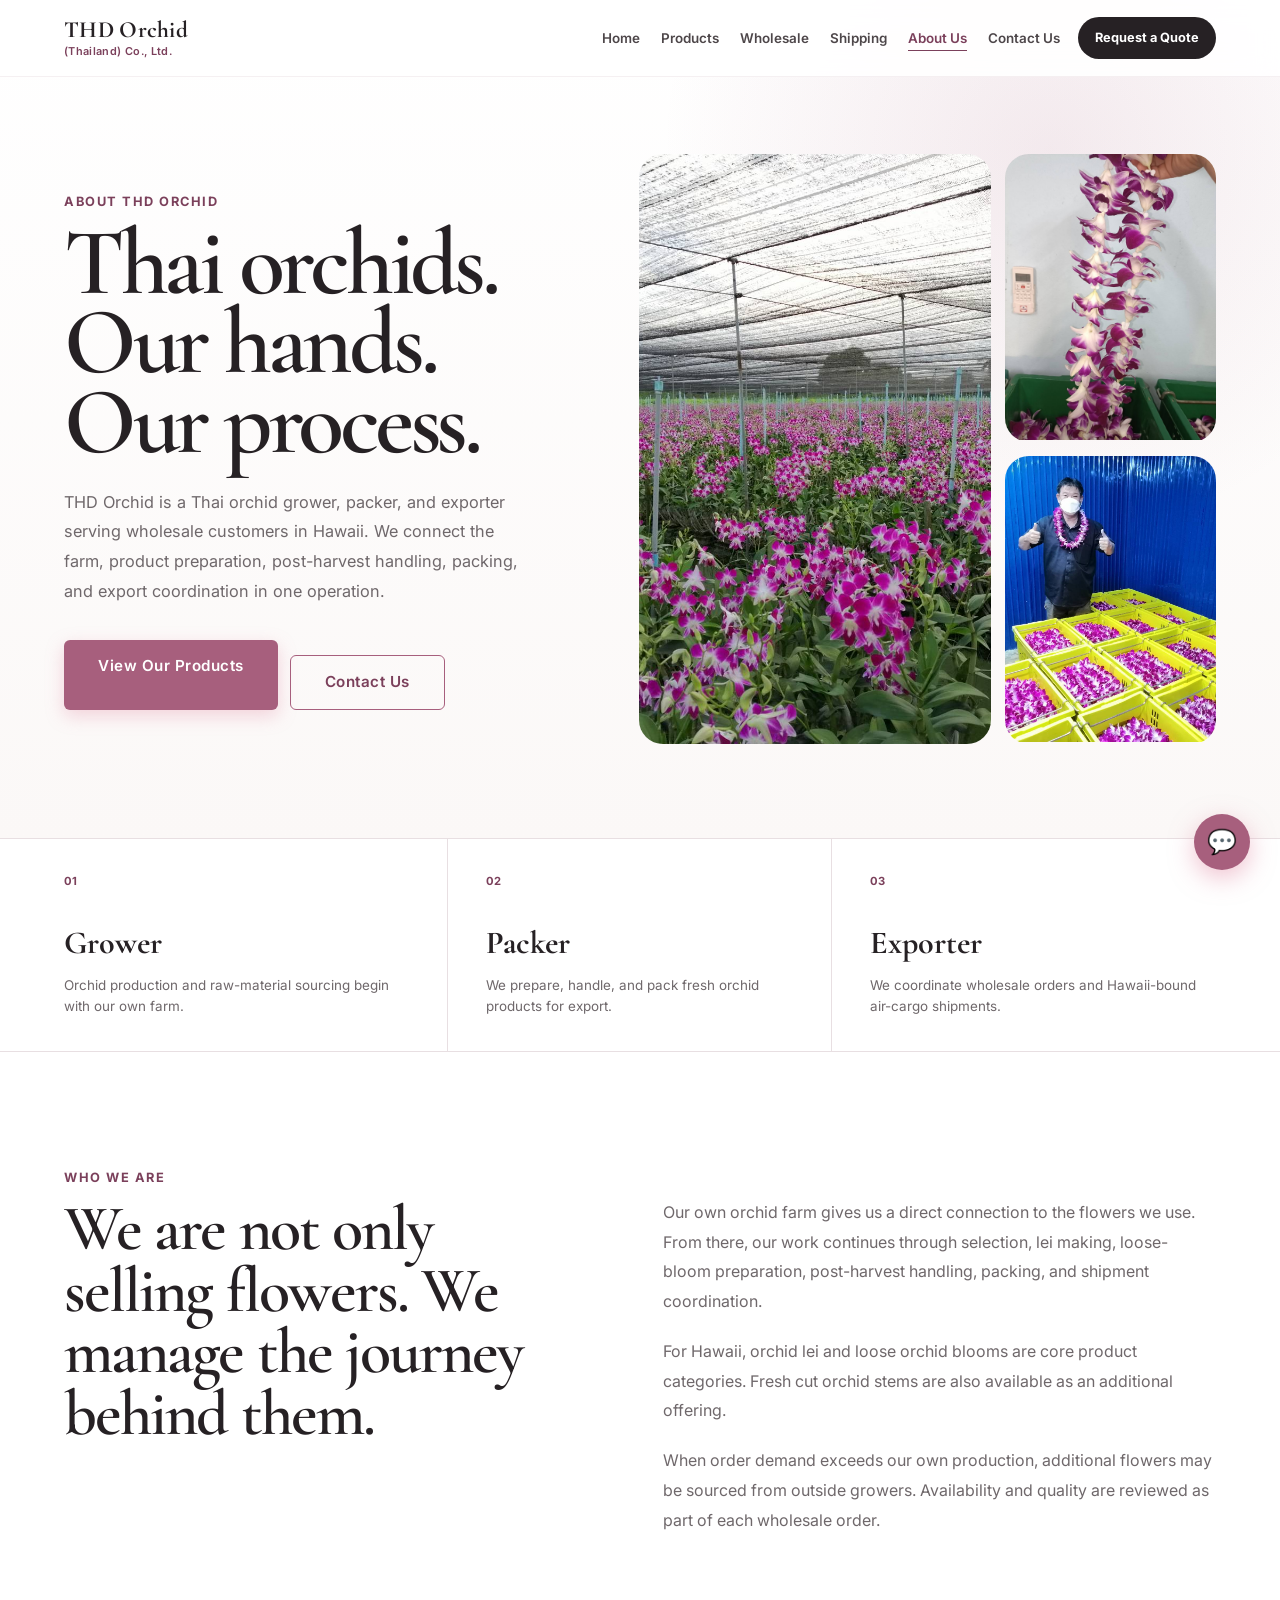
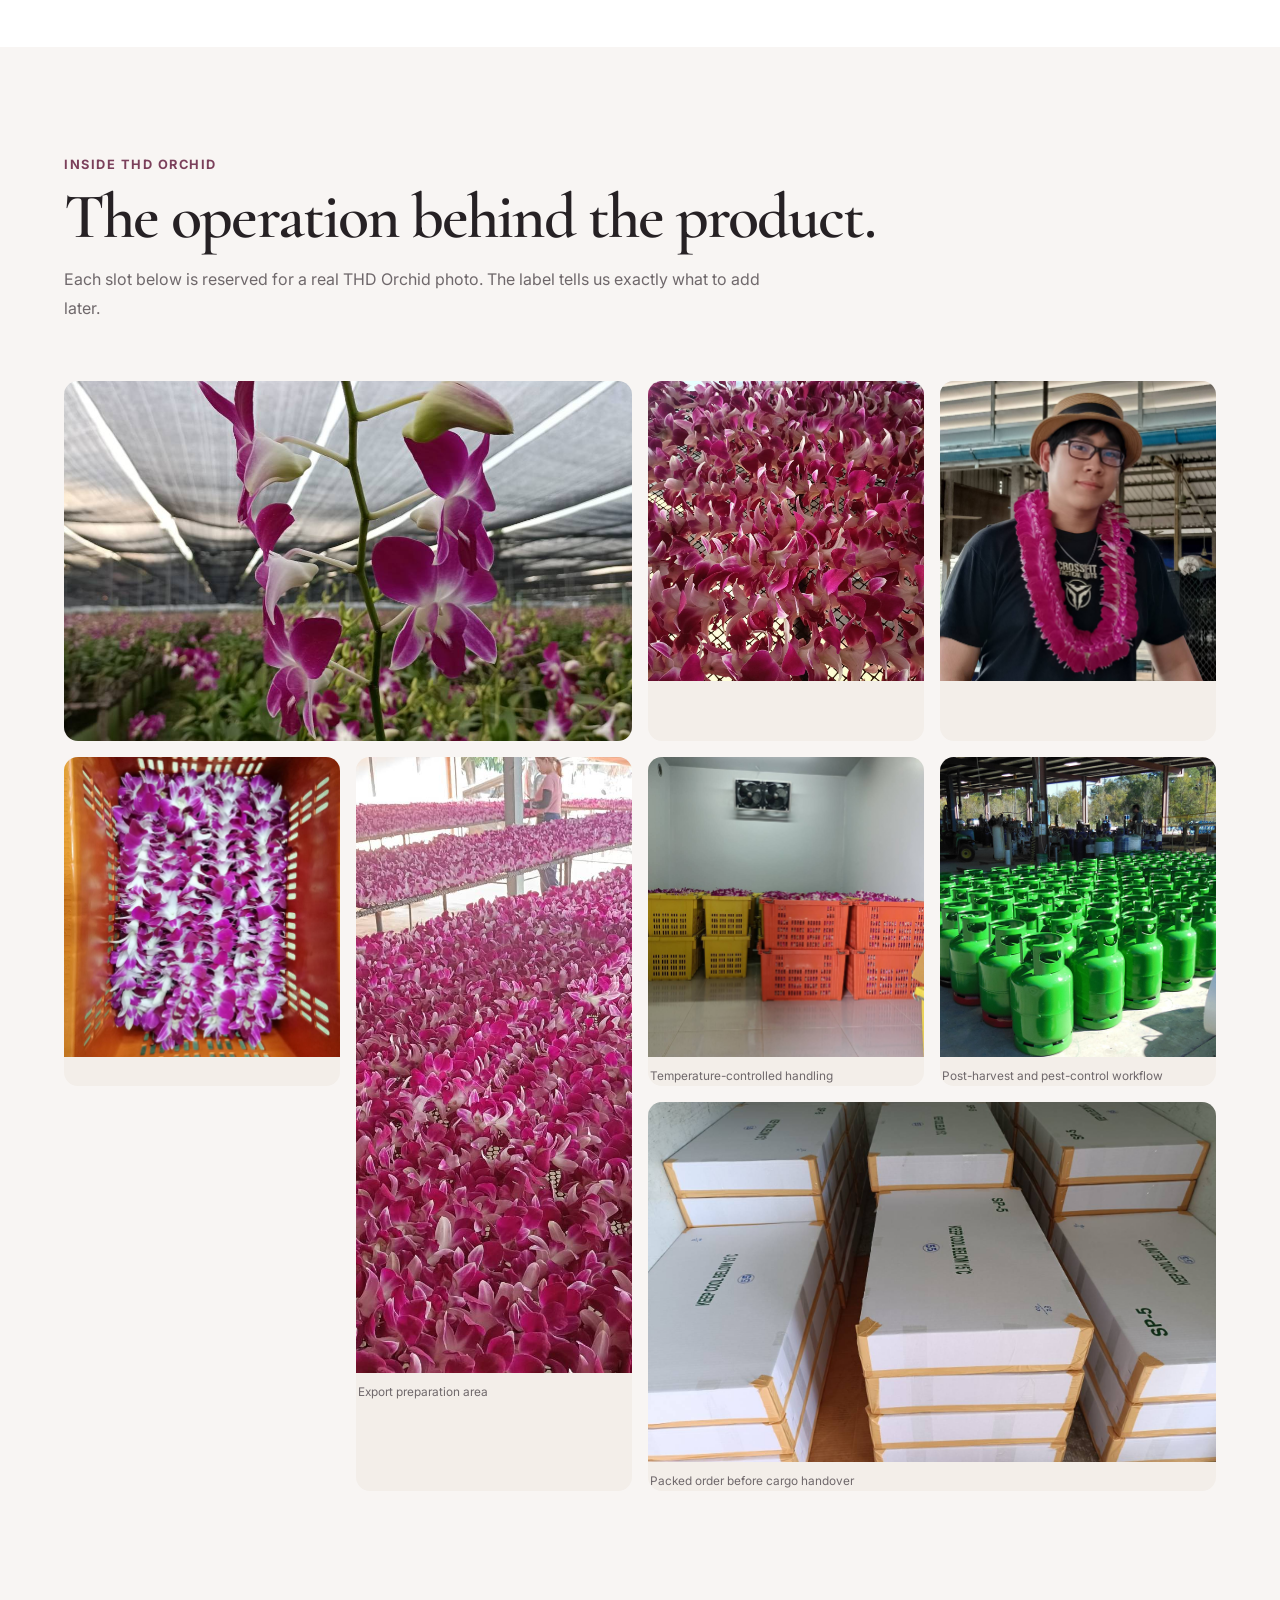
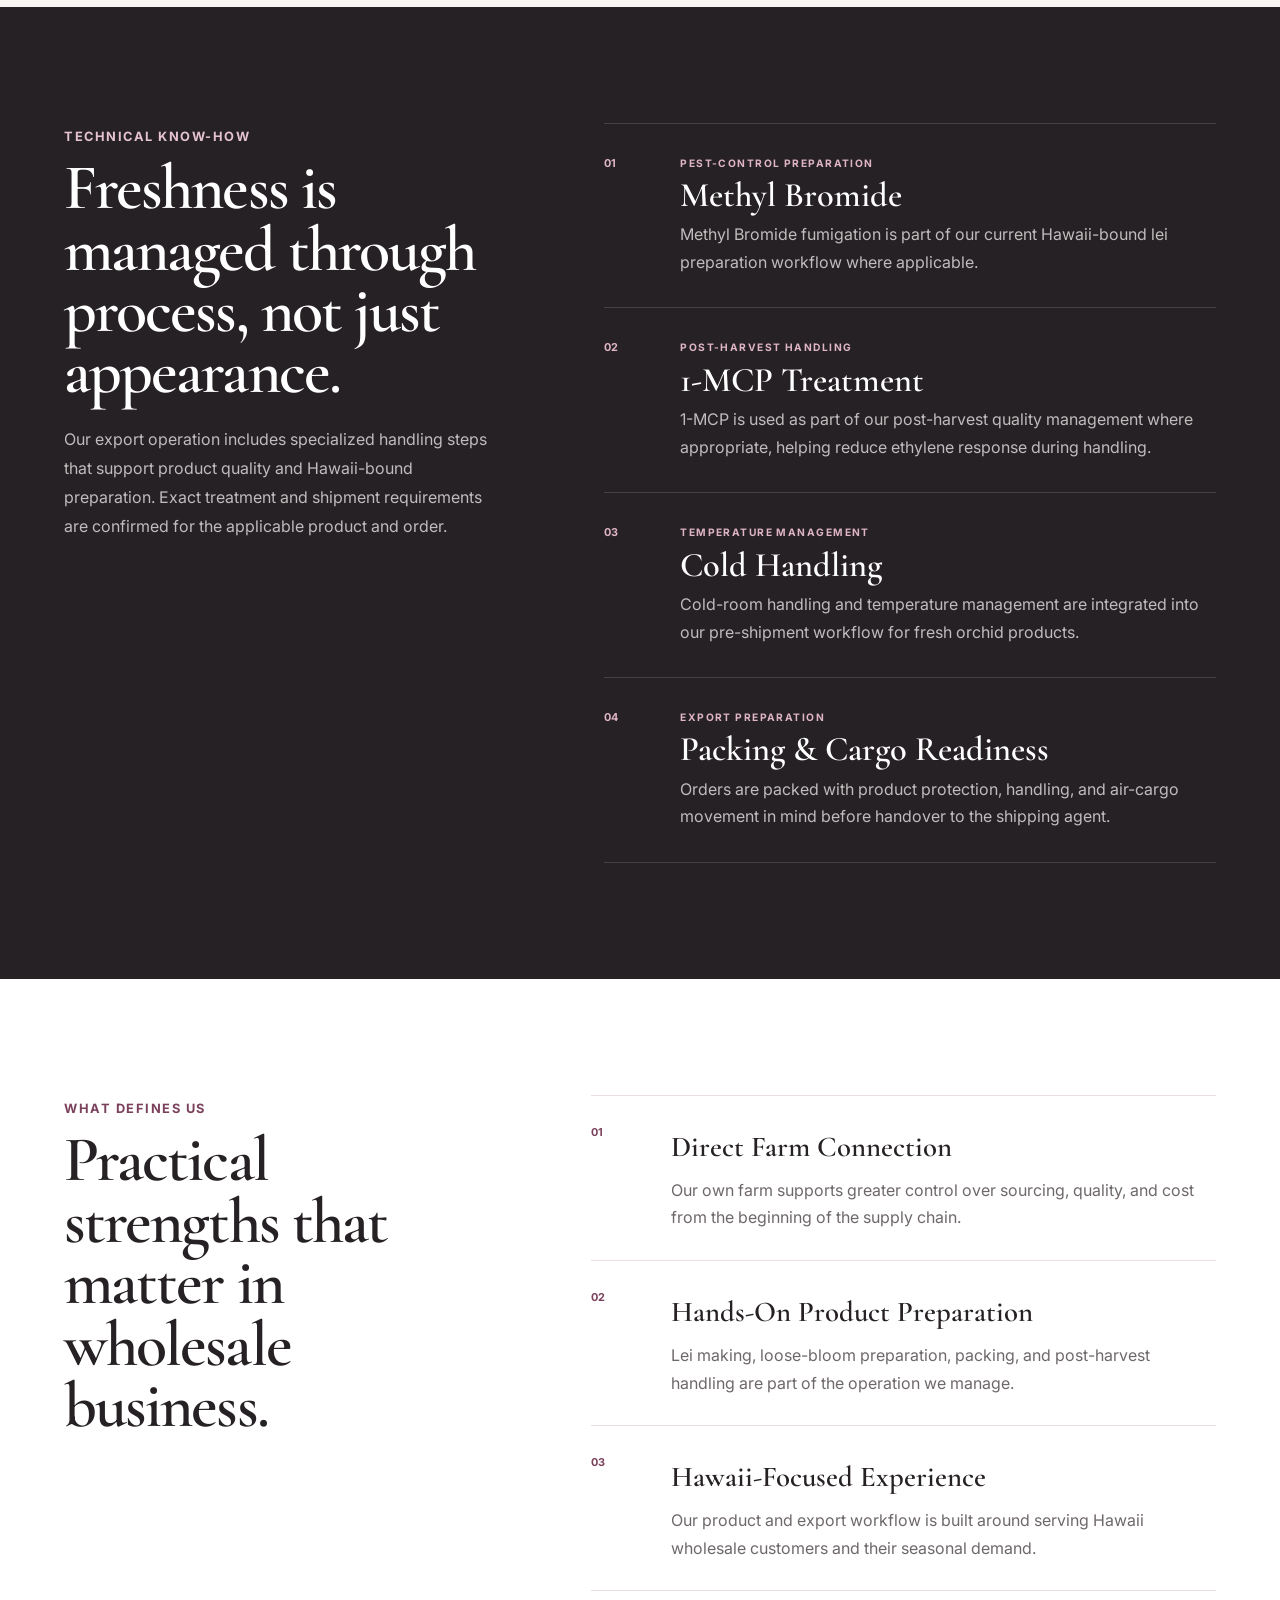
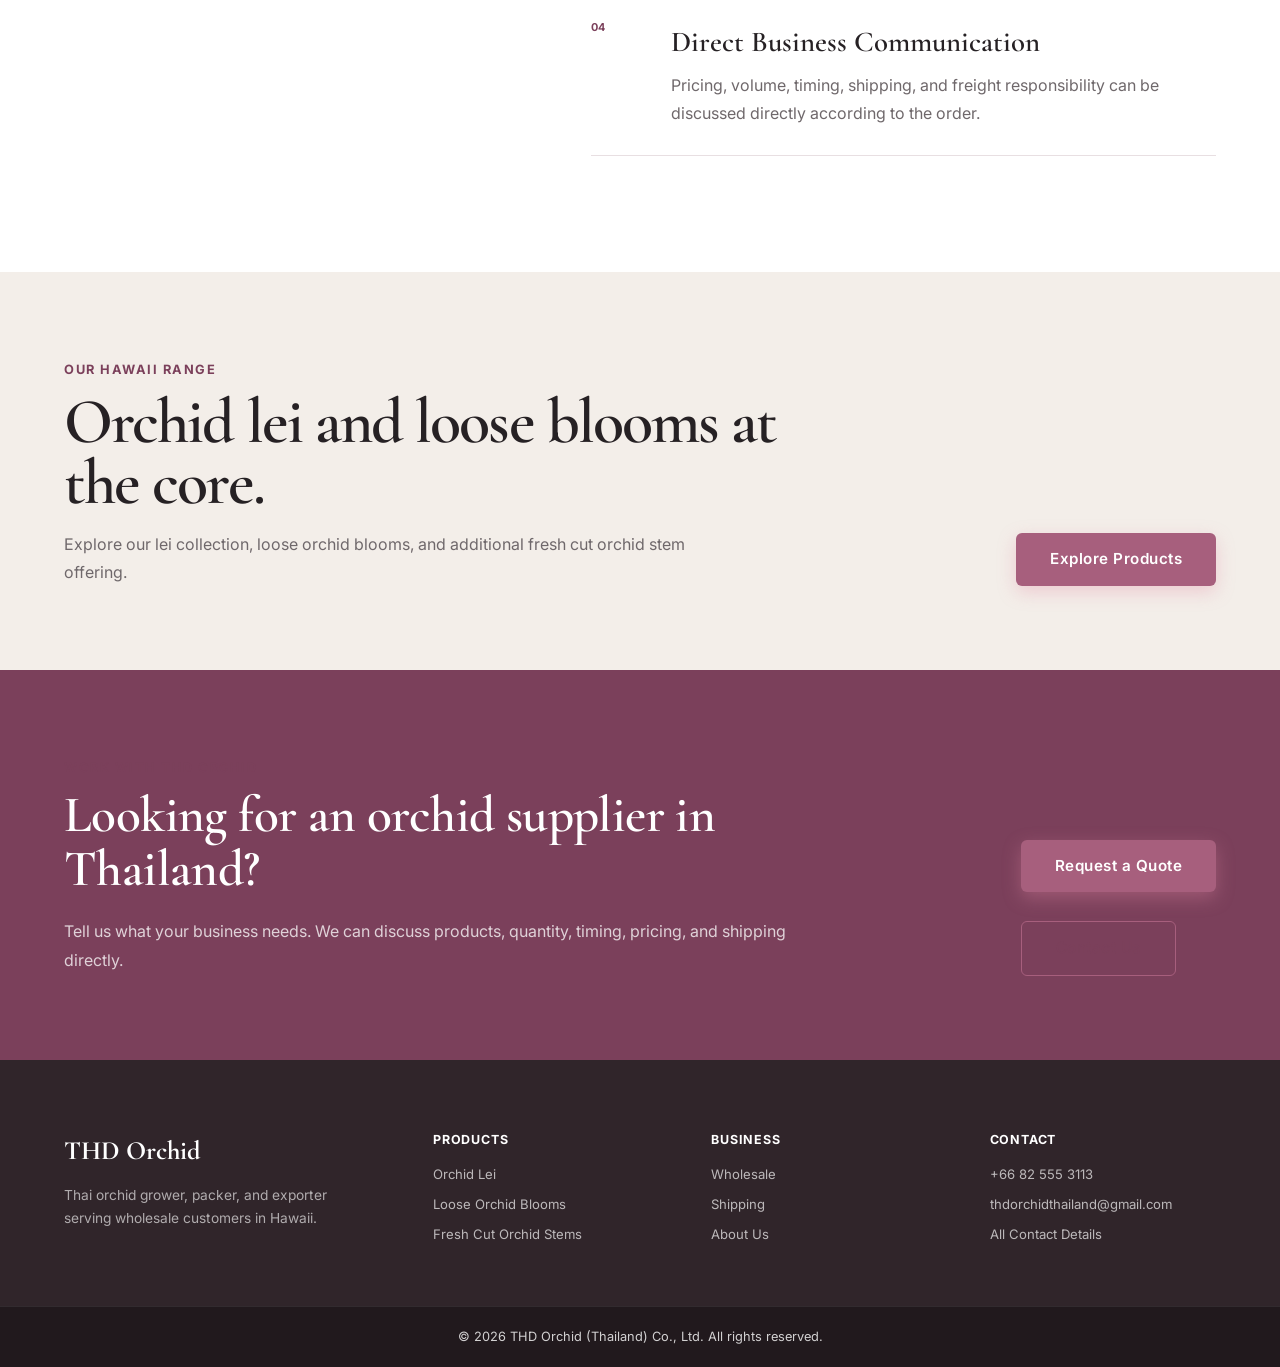
==== about.html @ 7e1b339c "Add files via upload" ====
<!DOCTYPE html>

<html lang="en">
<head>
<meta charset="utf-8"/>
<meta content="width=device-width, initial-scale=1.0" name="viewport"/>
<meta content="Meet THD Orchid, a Thai orchid grower, packer, and exporter serving Hawaii with orchid lei, loose blooms, specialized post-harvest handling, and export preparation." name="description"/>
<title>
   About THD Orchid | Grower, Packer &amp; Exporter from Thailand
  </title>
<link href="https://fonts.googleapis.com" rel="preconnect"/>
<link crossorigin="" href="https://fonts.gstatic.com" rel="preconnect"/>
<link href="https://fonts.googleapis.com/css2?family=Cormorant+Garamond:wght@600;700&amp;family=Inter:wght@400;500;600;700&amp;display=swap" rel="stylesheet"/>
<link href="assets/css/main.css" rel="stylesheet"/>
</head>
<body>
<header class="header" id="navbar">
<div class="container nav-container">
<a aria-label="THD Orchid home" class="logo" href="index.html">
     THD Orchid
     <span>
      (Thailand) Co., Ltd.
     </span>
</a>
<button aria-controls="navMenu" aria-expanded="false" aria-label="Open navigation menu" class="mobile-toggle" id="mobileMenuBtn" type="button">
<span>
</span>
<span>
</span>
<span>
</span>
</button>
<nav aria-label="Primary navigation" class="nav-menu" id="navMenu">
<ul class="nav-links">
<li>
<a href="index.html">
        Home
       </a>
</li>
<li>
<a href="product.html">
        Products
       </a>
</li>
<li>
<a href="wholesale.html">
        Wholesale
       </a>
</li>
<li>
<a href="shipping.html">
        Shipping
       </a>
</li>
<li>
<a aria-current="page" class="active" href="about.html">
        About Us
       </a>
</li>
<li>
<a href="contact.html">
        Contact Us
       </a>
</li>
</ul>
<a class="nav-quote" href="contact.html#business-inquiries">
      Request a Quote
     </a>
</nav>
</div>
</header>
<main>
<section class="about-identity-hero">
<div class="container about-identity-grid">
<div class="about-identity-copy reveal">
<span class="section-tag">
       ABOUT THD ORCHID
      </span>
<h1>
       Thai orchids.
       <br/>
       Our hands.
       <br/>
       Our process.
      </h1>
<p>
       THD Orchid is a Thai orchid grower, packer, and exporter serving wholesale customers in Hawaii. We connect the farm, product preparation, post-harvest handling, packing, and export coordination in one operation.
      </p>
<div class="about-identity-actions">
<a class="btn btn-primary" href="product.html">
        View Our Products
       </a>
<a class="btn btn-outline" href="contact.html">
        Contact Us
       </a>
</div>
</div>
<div aria-label="THD Orchid photo placeholders" class="about-hero-mosaic reveal">
<figure class="about-photo about-photo-main">
<img alt="Wide view of the THD Orchid farm" decoding="async" loading="eager" src="assets/images/farm-wide.jpg"/>
</figure>
<figure class="about-photo about-photo-small">
<img alt="Hand-held orchid lei showing craftsmanship" decoding="async" loading="eager" src="assets/images/single-bom-held.jpg"/>
</figure>
<figure class="about-photo about-photo-small">
<img alt="THD staff with packed orchid blooms in the cool room" decoding="async" loading="eager" src="assets/images/staff-coldroom-crates.jpg"/>
</figure>
</div>
</div>
</section>
<section aria-label="THD Orchid business roles" class="about-role-strip">
<div class="container about-role-grid">
<div>
<span>
       01
      </span>
<strong>
       Grower
      </strong>
<p>
       Orchid production and raw-material sourcing begin with our own farm.
      </p>
</div>
<div>
<span>
       02
      </span>
<strong>
       Packer
      </strong>
<p>
       We prepare, handle, and pack fresh orchid products for export.
      </p>
</div>
<div>
<span>
       03
      </span>
<strong>
       Exporter
      </strong>
<p>
       We coordinate wholesale orders and Hawaii-bound air-cargo shipments.
      </p>
</div>
</div>
</section>
<section class="about-story-section">
<div class="container about-story-grid">
<div class="about-story-heading reveal">
<span class="section-tag">
       WHO WE ARE
      </span>
<h2>
       We are not only selling flowers. We manage the journey behind them.
      </h2>
</div>
<div class="about-story-copy reveal">
<p>
       Our own orchid farm gives us a direct connection to the flowers we use. From there, our work continues through selection, lei making, loose-bloom preparation, post-harvest handling, packing, and shipment coordination.
      </p>
<p>
       For Hawaii, orchid lei and loose orchid blooms are core product categories. Fresh cut orchid stems are also available as an additional offering.
      </p>
<p>
       When order demand exceeds our own production, additional flowers may be sourced from outside growers. Availability and quality are reviewed as part of each wholesale order.
      </p>
</div>
</div>
</section>
<section class="about-gallery-section" id="inside-thd">
<div class="container">
<div class="about-gallery-heading reveal">
<span class="section-tag">
       INSIDE THD ORCHID
      </span>
<h2>
       The operation behind the product.
      </h2>
<p>Each slot below is reserved for a real THD Orchid photo. The label tells us exactly what to add later.</p>
</div>
<div class="about-gallery-grid">
<figure class="about-gallery-item about-gallery-wide reveal">
<img alt="Orchids growing on the plant inside the farm" decoding="async" loading="eager" src="assets/images/orchid-on-plant.jpg"/>
</figure>
<figure class="about-gallery-item reveal">
<img alt="Fresh loose orchid blooms laid out for selection" decoding="async" loading="eager" src="assets/images/loose-blooms-close.jpg"/>
</figure>
<figure class="about-gallery-item reveal">
<img alt="Completed orchid lei shown on a person" decoding="async" loading="eager" src="assets/images/customer-wearing-lei.jpg"/>
</figure>
<figure class="about-gallery-item reveal">
<img alt="Loose orchid blooms in an orange crate" decoding="async" loading="eager" src="assets/images/loose-crate-01.jpg"/>
</figure>
<figure class="about-gallery-item about-gallery-tall reveal">
<img alt="Packhouse work area with orchid blooms on tables" decoding="async" loading="eager" src="assets/images/drying-workers.jpg"/>
<figcaption>
        Export preparation area
       </figcaption>
</figure>
<figure class="about-gallery-item reveal">
<img alt="Cold room storage with stacked orchid crates" decoding="async" loading="eager" src="assets/images/cold-room-stacked.jpg"/>
<figcaption>
        Temperature-controlled handling
       </figcaption>
</figure>
<figure class="about-gallery-item reveal">
<img alt="Technical treatment area with methyl bromide cylinders" decoding="async" loading="eager" src="assets/images/methyl-bromide-cylinders.jpg"/>
<figcaption>
        Post-harvest and pest-control workflow
       </figcaption>
</figure>
<figure class="about-gallery-item about-gallery-wide reveal">
<img alt="Packed export boxes ready for shipment" decoding="async" loading="eager" src="assets/images/export-boxes.jpg"/>
<figcaption>
        Packed order before cargo handover
       </figcaption>
</figure>
</div>
</div>
</section>
<section class="about-technical-section">
<div class="container about-technical-grid">
<div class="about-technical-intro reveal">
<span class="section-tag section-tag-light">
       TECHNICAL KNOW-HOW
      </span>
<h2>
       Freshness is managed through process, not just appearance.
      </h2>
<p>
       Our export operation includes specialized handling steps that support product quality and Hawaii-bound preparation. Exact treatment and shipment requirements are confirmed for the applicable product and order.
      </p>
</div>
<div class="about-technical-cards">
<article class="about-technical-card reveal">
<span class="about-tech-no">
        01
       </span>
<div>
<p class="about-tech-label">
         PEST-CONTROL PREPARATION
        </p>
<h3>
         Methyl Bromide
        </h3>
<p>
         Methyl Bromide fumigation is part of our current Hawaii-bound lei preparation workflow where applicable.
        </p>
</div>
</article>
<article class="about-technical-card reveal">
<span class="about-tech-no">
        02
       </span>
<div>
<p class="about-tech-label">
         POST-HARVEST HANDLING
        </p>
<h3>
         1-MCP Treatment
        </h3>
<p>
         1-MCP is used as part of our post-harvest quality management where appropriate, helping reduce ethylene response during handling.
        </p>
</div>
</article>
<article class="about-technical-card reveal">
<span class="about-tech-no">
        03
       </span>
<div>
<p class="about-tech-label">
         TEMPERATURE MANAGEMENT
        </p>
<h3>
         Cold Handling
        </h3>
<p>
         Cold-room handling and temperature management are integrated into our pre-shipment workflow for fresh orchid products.
        </p>
</div>
</article>
<article class="about-technical-card reveal">
<span class="about-tech-no">
        04
       </span>
<div>
<p class="about-tech-label">
         EXPORT PREPARATION
        </p>
<h3>
         Packing &amp; Cargo Readiness
        </h3>
<p>
         Orders are packed with product protection, handling, and air-cargo movement in mind before handover to the shipping agent.
        </p>
</div>
</article>
</div>
</div>
</section>
<section class="about-principles-section">
<div class="container about-principles-grid">
<div class="about-principles-heading reveal">
<span class="section-tag">
       WHAT DEFINES US
      </span>
<h2>
       Practical strengths that matter in wholesale business.
      </h2>
</div>
<div class="about-principles-list reveal">
<div>
<span>
        01
       </span>
<div>
<h3>
         Direct Farm Connection
        </h3>
<p>
         Our own farm supports greater control over sourcing, quality, and cost from the beginning of the supply chain.
        </p>
</div>
</div>
<div>
<span>
        02
       </span>
<div>
<h3>
         Hands-On Product Preparation
        </h3>
<p>
         Lei making, loose-bloom preparation, packing, and post-harvest handling are part of the operation we manage.
        </p>
</div>
</div>
<div>
<span>
        03
       </span>
<div>
<h3>
         Hawaii-Focused Experience
        </h3>
<p>
         Our product and export workflow is built around serving Hawaii wholesale customers and their seasonal demand.
        </p>
</div>
</div>
<div>
<span>
        04
       </span>
<div>
<h3>
         Direct Business Communication
        </h3>
<p>
         Pricing, volume, timing, shipping, and freight responsibility can be discussed directly according to the order.
        </p>
</div>
</div>
</div>
</div>
</section>
<section class="about-products-band">
<div class="container about-products-band-inner reveal">
<div>
<span class="section-tag">
       OUR HAWAII RANGE
      </span>
<h2>
       Orchid lei and loose blooms at the core.
      </h2>
<p>
       Explore our lei collection, loose orchid blooms, and additional fresh cut orchid stem offering.
      </p>
</div>
<a class="btn btn-primary" href="product.html">
      Explore Products
     </a>
</div>
</section>
<section class="home-final-cta">
<div class="container home-final-cta-inner reveal">
<div>
<span class="section-tag">
       WORK WITH THD ORCHID
      </span>
<h2>
       Looking for an orchid supplier in Thailand?
      </h2>
<p>
       Tell us what your business needs. We can discuss products, quantity, timing, pricing, and shipping directly.
      </p>
</div>
<div class="home-final-actions">
<a class="btn btn-primary" href="contact.html#business-inquiries">
       Request a Quote
      </a>
<a class="btn btn-outline" href="contact.html">
       Contact Us
      </a>
</div>
</div>
</section>
</main>
<div class="floating-widget" id="floatingWidget">
<div class="widget-popover" id="widgetPopover">
<a class="popover-item wa" href="https://wa.me/66825553113" rel="noopener noreferrer" target="_blank">
<span class="icon">
      💬
     </span>
     Chat on WhatsApp
    </a>
<a class="popover-item mail" href="mailto:thdorchidthailand@gmail.com">
<span class="icon">
      ✉️
     </span>
     Send Email
    </a>
</div>
<button aria-controls="widgetPopover" aria-expanded="false" aria-label="Quick contact" class="fab-btn" id="fabToggle" type="button">
    💬
   </button>
</div>
<footer class="footer footer-modern">
<div class="container footer-modern-grid">
<div class="footer-brand">
<h4>
      THD Orchid
     </h4>
<p>
      Thai orchid grower, packer, and exporter serving wholesale customers in Hawaii.
     </p>
</div>
<div class="footer-nav-col">
<h5>
      Products
     </h5>
<a href="product.html#lei-collection">
      Orchid Lei
     </a>
<a href="product.html#loose-blooms">
      Loose Orchid Blooms
     </a>
<a href="product.html#cut-stems">
      Fresh Cut Orchid Stems
     </a>
</div>
<div class="footer-nav-col">
<h5>
      Business
     </h5>
<a href="wholesale.html">
      Wholesale
     </a>
<a href="shipping.html">
      Shipping
     </a>
<a href="about.html">
      About Us
     </a>
</div>
<div class="footer-nav-col">
<h5>
      Contact
     </h5>
<a href="tel:+66825553113">
      +66 82 555 3113
     </a>
<a href="mailto:thdorchidthailand@gmail.com">
      thdorchidthailand@gmail.com
     </a>
<a href="contact.html">
      All Contact Details
     </a>
</div>
</div>
<div class="footer-bottom">
<div class="container">
<p>
      © 2026 THD Orchid (Thailand) Co., Ltd. All rights reserved.
     </p>
</div>
</div>
</footer>
<script defer="" src="assets/js/main.js">
</script>
</body>
</html>
---- assets/css/main.css ----
/* ========================================================================== 
   THD Orchid Website
   Shared styles for: Home, Product, Wholesale, Contact
   ========================================================================== */

/* 1) Design tokens & reset ------------------------------------------------- */
:root {
    --pastel-pink-soft: #f7f1f4;
    --pastel-pink-subtle: #eee3e8;
    --primary-pink: #a75f7d;
    --primary-pink-dark: #7b405b;
    --rose-gold: #9a746a;
    --text-dark: #262124;
    --text-muted: #6f686b;
    --white: #ffffff;
    --surface-soft: #f8f5f3;
    --surface-warm: #f3eee9;
    --border-soft: #e8dfe2;
    --leaf: #5f7569;
    --footer-bg: #30252a;
    --footer-bottom-bg: #21191d;
    --shadow-soft: 0 10px 30px rgba(72, 48, 58, 0.08);
    --shadow-card: 0 18px 44px rgba(72, 48, 58, 0.12);
    --radius-sm: 8px;
    --radius-md: 14px;
    --radius-lg: 24px;
    --transition: 0.3s cubic-bezier(0.4, 0, 0.2, 1);
    --font-heading: "Cormorant Garamond", Georgia, serif;
    --font-body: "Inter", Arial, sans-serif;
}

*,
*::before,
*::after {
    box-sizing: border-box;
    margin: 0;
    padding: 0;
}

html {
    scroll-behavior: smooth;
}

body {
    min-width: 320px;
    overflow-x: hidden;
    background: var(--white);
    color: var(--text-dark);
    font-family: var(--font-body);
    line-height: 1.6;
}

body.no-scroll {
    overflow: hidden;
}

img {
    display: block;
    max-width: 100%;
}

button,
a {
    -webkit-tap-highlight-color: transparent;
}

button {
    font: inherit;
}

button:focus-visible,
a:focus-visible,
[role="button"]:focus-visible {
    outline: 3px solid rgba(201, 104, 132, 0.35);
    outline-offset: 3px;
}

[hidden] {
    display: none !important;
}

.container {
    width: min(90%, 1200px);
    margin-inline: auto;
}

.section-tag {
    display: inline-block;
    margin-bottom: 10px;
    color: var(--primary-pink-dark);
    font-size: 0.8rem;
    font-weight: 700;
    letter-spacing: 1.5px;
}

.section-header {
    margin-bottom: 50px;
    text-align: center;
}

.section-header h2 {
    color: var(--text-dark);
    font-family: var(--font-heading);
    font-size: clamp(1.9rem, 3vw, 2.3rem);
}

.section-header p {
    margin-top: 8px;
    color: var(--text-muted);
}

/* 2) Header & navigation --------------------------------------------------- */
.header {
    position: fixed;
    inset: 0 0 auto 0;
    z-index: 1000;
    width: 100%;
    border-bottom: 1px solid rgba(123, 64, 91, 0.08);
    background: rgba(255, 255, 255, 0.9);
    backdrop-filter: blur(14px);
    transition: background var(--transition), box-shadow var(--transition), border-color var(--transition);
}

.header.scrolled {
    border-bottom-color: var(--border-soft);
    background: rgba(255, 255, 255, 0.97);
    box-shadow: 0 10px 30px rgba(55, 36, 45, 0.08);
}

.nav-container {
    display: flex;
    min-height: 76px;
    align-items: center;
    justify-content: space-between;
    gap: 28px;
    transition: min-height var(--transition);
}

.header.scrolled .nav-container {
    min-height: 66px;
}

.logo {
    flex: 0 0 auto;
    color: var(--text-dark);
    font-family: var(--font-heading);
    font-size: 1.45rem;
    font-weight: 700;
    letter-spacing: 0.3px;
    line-height: 1.05;
    text-decoration: none;
}

.logo span {
    display: block;
    margin-top: 4px;
    color: var(--primary-pink-dark);
    font-family: var(--font-body);
    font-size: 0.68rem;
    font-weight: 600;
    letter-spacing: 0.35px;
}

.nav-menu {
    display: flex;
    align-items: center;
    gap: 18px;
}

.nav-links {
    display: flex;
    align-items: center;
    gap: 21px;
    list-style: none;
}

.nav-links a {
    position: relative;
    padding: 8px 0;
    color: #4e474a;
    font-size: 0.84rem;
    font-weight: 600;
    text-decoration: none;
    white-space: nowrap;
    transition: color var(--transition);
}

.nav-links a::after {
    position: absolute;
    right: 0;
    bottom: 3px;
    left: 0;
    height: 1.5px;
    background: var(--primary-pink-dark);
    content: "";
    transform: scaleX(0);
    transform-origin: right center;
    transition: transform var(--transition);
}

.nav-links a:hover,
.nav-links a.active,
.nav-links a[aria-current="page"] {
    color: var(--primary-pink-dark);
}

.nav-links a:hover::after,
.nav-links a.active::after,
.nav-links a[aria-current="page"]::after {
    transform: scaleX(1);
    transform-origin: left center;
}

.nav-quote {
    display: inline-flex;
    min-height: 42px;
    align-items: center;
    justify-content: center;
    padding: 10px 17px;
    border-radius: 999px;
    background: var(--text-dark);
    color: var(--white);
    font-size: 0.8rem;
    font-weight: 700;
    text-decoration: none;
    white-space: nowrap;
    transition: transform var(--transition), background var(--transition), box-shadow var(--transition);
}

.nav-quote:hover {
    transform: translateY(-1px);
    background: var(--primary-pink-dark);
    box-shadow: 0 8px 20px rgba(65, 39, 50, 0.18);
}

.mobile-toggle {
    display: none;
    flex-direction: column;
    gap: 5px;
    border: 0;
    background: transparent;
    cursor: pointer;
}

.mobile-toggle span {
    display: block;
    width: 25px;
    height: 2px;
    background: var(--text-dark);
    transition: transform var(--transition), opacity var(--transition);
}

.mobile-toggle[aria-expanded="true"] span:nth-child(1) { transform: translateY(7px) rotate(45deg); }
.mobile-toggle[aria-expanded="true"] span:nth-child(2) { opacity: 0; }
.mobile-toggle[aria-expanded="true"] span:nth-child(3) { transform: translateY(-7px) rotate(-45deg); }

/* 3) Shared buttons -------------------------------------------------------- */
.btn {
    display: inline-block;
    padding: 14px 34px;
    border: 0;
    border-radius: 6px;
    cursor: pointer;
    font-size: 0.95rem;
    font-weight: 600;
    letter-spacing: 0.5px;
    text-decoration: none;
    transition: transform var(--transition), background var(--transition), color var(--transition), box-shadow var(--transition);
}

.btn-primary {
    background: var(--primary-pink);
    box-shadow: 0 6px 18px rgba(226, 138, 164, 0.35);
    color: var(--white);
}

.btn-primary:hover {
    transform: translateY(-2px);
    background: var(--primary-pink-dark);
    box-shadow: 0 10px 22px rgba(201, 104, 132, 0.4);
}

.btn-outline {
    margin-top: 15px;
    border: 1.5px solid var(--primary-pink);
    background: transparent;
    color: var(--primary-pink-dark);
}

.btn-outline:hover {
    background: var(--primary-pink);
    color: var(--white);
}

/* 4) Home page ------------------------------------------------------------- */
.home-page {
    background: #fbfaf8;
}

.home-page main {
    overflow: hidden;
}

.home-hero {
    position: relative;
    padding: 154px 0 92px;
    background:
        radial-gradient(circle at 8% 18%, rgba(167, 95, 125, 0.09), transparent 34%),
        linear-gradient(180deg, #fbfaf8 0%, #f7f2ef 100%);
}

.home-hero::after {
    position: absolute;
    top: 120px;
    right: -150px;
    width: 420px;
    height: 420px;
    border: 1px solid rgba(123, 64, 91, 0.12);
    border-radius: 50%;
    content: "";
}

.home-hero-grid {
    position: relative;
    z-index: 1;
    display: grid;
    grid-template-columns: minmax(0, 0.92fr) minmax(0, 1.08fr);
    align-items: center;
    gap: clamp(54px, 7vw, 92px);
}

.home-hero-copy {
    max-width: 620px;
}

.home-eyebrow,
.home-image-label {
    color: var(--primary-pink-dark);
    font-size: 0.74rem;
    font-weight: 700;
    letter-spacing: 1.8px;
}

.home-hero h1 {
    max-width: 680px;
    margin: 18px 0 24px;
    color: var(--text-dark);
    font-family: var(--font-heading);
    font-size: clamp(3.3rem, 6.2vw, 5.8rem);
    font-weight: 600;
    letter-spacing: -1.7px;
    line-height: 0.96;
}

.home-hero-lead {
    max-width: 610px;
    color: var(--text-muted);
    font-size: clamp(1rem, 1.5vw, 1.1rem);
    line-height: 1.85;
}

.home-hero-actions {
    display: flex;
    flex-wrap: wrap;
    gap: 12px;
    margin-top: 30px;
}

.home-hero-note {
    margin-top: 16px;
    color: #82797d;
    font-size: 0.75rem;
    font-weight: 600;
    letter-spacing: 0.45px;
}

.home-hero-visual {
    position: relative;
    padding: 0 0 50px 34px;
}

.home-hero-image-wrap {
    position: relative;
    overflow: hidden;
    min-height: 590px;
    border-radius: 180px 180px 28px 28px;
    background: #e8dfe2;
    box-shadow: 0 32px 70px rgba(55, 36, 45, 0.15);
}

.home-hero-image-wrap::after {
    position: absolute;
    inset: 0;
    background: linear-gradient(180deg, transparent 58%, rgba(38, 33, 36, 0.17));
    content: "";
}

.home-hero-image-wrap img {
    width: 100%;
    height: 590px;
    object-fit: cover;
}

.home-hero-card {
    position: absolute;
    right: 6%;
    bottom: 0;
    width: min(330px, 80%);
    padding: 24px 26px;
    border: 1px solid rgba(255, 255, 255, 0.55);
    border-radius: 18px;
    background: rgba(48, 37, 42, 0.94);
    box-shadow: 0 18px 38px rgba(30, 22, 25, 0.2);
    color: var(--white);
    backdrop-filter: blur(10px);
}

.home-hero-card-label {
    display: block;
    margin-bottom: 8px;
    color: #e6cbd6;
    font-size: 0.68rem;
    font-weight: 700;
    letter-spacing: 1.4px;
}

.home-hero-card strong {
    font-family: var(--font-heading);
    font-size: 1.42rem;
    font-weight: 600;
    line-height: 1.2;
}

.home-proof {
    border-top: 1px solid var(--border-soft);
    border-bottom: 1px solid var(--border-soft);
    background: var(--white);
}

.home-proof-grid {
    display: grid;
    grid-template-columns: repeat(4, 1fr);
}

.home-proof-item {
    padding: 30px 24px;
    border-right: 1px solid var(--border-soft);
}

.home-proof-item:first-child { padding-left: 0; }
.home-proof-item:last-child { border-right: 0; }

.home-proof-item strong,
.home-proof-item span {
    display: block;
}

.home-proof-item strong {
    margin-bottom: 5px;
    color: var(--text-dark);
    font-size: 0.92rem;
}

.home-proof-item span {
    color: var(--text-muted);
    font-size: 0.78rem;
}

.home-specialty,
.home-secondary-product,
.home-about,
.home-quality {
    padding: 112px 0;
}

.home-specialty-grid,
.home-secondary-grid,
.home-about-grid,
.home-quality-grid {
    display: grid;
    grid-template-columns: minmax(0, 1fr) minmax(0, 1fr);
    align-items: center;
    gap: clamp(54px, 7vw, 96px);
}

.home-specialty-media,
.home-secondary-media,
.home-about-photo {
    position: relative;
    overflow: hidden;
    border-radius: 26px;
    background: var(--surface-warm);
    box-shadow: var(--shadow-card);
}

.home-specialty-media img,
.home-secondary-media img,
.home-about-photo img {
    width: 100%;
    height: 560px;
    object-fit: cover;
}

.home-image-label {
    position: absolute;
    right: 18px;
    bottom: 18px;
    padding: 9px 12px;
    border-radius: 999px;
    background: rgba(255, 255, 255, 0.9);
    backdrop-filter: blur(8px);
}

.home-specialty-copy h2,
.home-section-heading h2,
.home-process-intro h2,
.home-secondary-copy h2,
.home-wholesale-heading h2,
.home-quality-copy h2,
.home-about-copy h2,
.home-final-cta h2 {
    color: var(--text-dark);
    font-family: var(--font-heading);
    font-size: clamp(2.35rem, 4vw, 3.55rem);
    font-weight: 600;
    letter-spacing: -0.6px;
    line-height: 1.06;
}

.home-specialty-copy > p,
.home-section-heading > p,
.home-process-intro > p,
.home-secondary-copy > p,
.home-quality-copy > p,
.home-about-copy > p,
.home-final-cta p {
    margin-top: 20px;
    color: var(--text-muted);
    line-height: 1.85;
}

.home-spec-row {
    display: grid;
    grid-template-columns: repeat(3, 1fr);
    gap: 12px;
    margin: 30px 0 26px;
}

.home-spec-row div {
    padding: 15px 0;
    border-top: 1px solid var(--border-soft);
}

.home-spec-row span,
.home-spec-row strong {
    display: block;
}

.home-spec-row span {
    margin-bottom: 5px;
    color: var(--text-muted);
    font-size: 0.7rem;
    text-transform: uppercase;
    letter-spacing: 0.9px;
}

.home-spec-row strong {
    color: var(--text-dark);
    font-size: 0.84rem;
}

.text-link {
    display: inline-flex;
    align-items: center;
    gap: 8px;
    color: var(--primary-pink-dark);
    font-size: 0.9rem;
    font-weight: 700;
    text-decoration: none;
}

.text-link span {
    transition: transform var(--transition);
}

.text-link:hover span { transform: translateX(5px); }

.home-why {
    padding: 112px 0;
    background: var(--surface-soft);
}

.home-section-heading,
.home-process-intro {
    max-width: 790px;
    margin-bottom: 48px;
}

.home-value-grid {
    display: grid;
    grid-template-columns: repeat(4, 1fr);
    gap: 18px;
}

.home-value-card {
    min-height: 310px;
    padding: 30px 26px;
    border: 1px solid var(--border-soft);
    border-radius: 18px;
    background: var(--white);
    box-shadow: 0 8px 26px rgba(62, 45, 52, 0.05);
}

.home-card-number {
    display: inline-block;
    margin-bottom: 56px;
    color: var(--primary-pink-dark);
    font-size: 0.7rem;
    font-weight: 700;
    letter-spacing: 1.1px;
}

.home-value-card h3 {
    margin-bottom: 12px;
    color: var(--text-dark);
    font-family: var(--font-heading);
    font-size: 1.55rem;
    line-height: 1.1;
}

.home-value-card p {
    color: var(--text-muted);
    font-size: 0.88rem;
    line-height: 1.75;
}

.home-process {
    padding: 112px 0 124px;
    background: var(--white);
}

.home-process-list {
    display: grid;
    grid-template-columns: repeat(3, 1fr);
    margin: 0;
    border-top: 1px solid var(--border-soft);
    border-left: 1px solid var(--border-soft);
    list-style: none;
}

.home-process-step {
    display: grid;
    min-height: 210px;
    grid-template-columns: 52px 1fr;
    gap: 16px;
    padding: 28px 24px;
    border-right: 1px solid var(--border-soft);
    border-bottom: 1px solid var(--border-soft);
}

.home-process-no {
    color: var(--primary-pink-dark);
    font-size: 0.7rem;
    font-weight: 700;
}

.home-process-step strong {
    display: block;
    margin-bottom: 10px;
    color: var(--text-dark);
    font-family: var(--font-heading);
    font-size: 1.5rem;
}

.home-process-step p {
    color: var(--text-muted);
    font-size: 0.85rem;
    line-height: 1.7;
}

.home-process-actions {
    margin-top: 34px;
}

.home-process-actions .btn-outline { margin-top: 0; }

.home-secondary-product {
    background: var(--surface-warm);
}

.home-secondary-grid {
    grid-template-columns: minmax(0, 0.88fr) minmax(0, 1.12fr);
}

.home-secondary-copy {
    max-width: 600px;
}

.home-secondary-media img {
    height: 500px;
}

.home-wholesale {
    padding: 110px 0;
    background: var(--footer-bg);
    color: var(--white);
}

.home-wholesale-grid {
    display: grid;
    grid-template-columns: minmax(0, 0.95fr) minmax(0, 1.05fr);
    gap: 62px 90px;
}

.section-tag-light {
    color: #e5c3d1;
}

.home-wholesale-heading h2,
.home-final-cta h2 {
    color: var(--white);
}

.home-wholesale-heading p {
    margin-top: 18px;
    color: rgba(255, 255, 255, 0.72);
    line-height: 1.8;
}

.home-wholesale-points {
    display: grid;
    gap: 24px;
}

.home-wholesale-point {
    padding-bottom: 22px;
    border-bottom: 1px solid rgba(255, 255, 255, 0.12);
}

.home-wholesale-point strong {
    display: block;
    margin-bottom: 7px;
    font-family: var(--font-heading);
    font-size: 1.35rem;
}

.home-wholesale-point p {
    color: rgba(255, 255, 255, 0.7);
    font-size: 0.88rem;
    line-height: 1.7;
}

.home-wholesale-cta {
    display: flex;
    flex-wrap: wrap;
    grid-column: 1 / -1;
    gap: 12px;
}

.btn-light {
    background: var(--white);
    color: var(--text-dark);
}

.btn-light:hover {
    transform: translateY(-2px);
    background: #f7eff2;
}

.btn-ghost-light {
    border: 1px solid rgba(255, 255, 255, 0.42);
    background: transparent;
    color: var(--white);
}

.btn-ghost-light:hover {
    transform: translateY(-2px);
    border-color: var(--white);
    background: rgba(255, 255, 255, 0.08);
}

.home-quality {
    background: var(--white);
}

.home-quality-grid {
    align-items: start;
}

.home-quality-list {
    border-top: 1px solid var(--border-soft);
}

.home-quality-list div {
    display: grid;
    grid-template-columns: 54px 1fr;
    align-items: center;
    gap: 14px;
    padding: 20px 0;
    border-bottom: 1px solid var(--border-soft);
}

.home-quality-list span {
    color: var(--primary-pink-dark);
    font-size: 0.7rem;
    font-weight: 700;
}

.home-quality-list strong {
    color: var(--text-dark);
    font-size: 0.95rem;
}

.home-about {
    background: var(--surface-soft);
}

.home-about-photo img {
    height: 520px;
}

.home-final-cta {
    padding: 84px 0;
    background: var(--primary-pink-dark);
}

.home-final-cta-inner {
    display: grid;
    grid-template-columns: minmax(0, 1fr) auto;
    align-items: end;
    gap: 48px;
}

.home-final-cta-inner > div:first-child {
    max-width: 780px;
}

.home-final-cta p {
    color: rgba(255, 255, 255, 0.76);
}

.home-final-actions {
    display: flex;
    flex-direction: column;
    align-items: flex-start;
    gap: 14px;
}

.home-contact-link {
    color: rgba(255, 255, 255, 0.82);
    font-size: 0.82rem;
    font-weight: 600;
    text-decoration: none;
}

.home-contact-link:hover { color: var(--white); }

.footer-modern {
    padding-top: 64px;
}

.footer-modern-grid {
    display: grid;
    grid-template-columns: 1.4fr repeat(3, 1fr);
    gap: 52px;
    padding-bottom: 52px;
}

.footer-brand h4 {
    margin-bottom: 12px;
    color: var(--white);
    font-family: var(--font-heading);
    font-size: 1.65rem;
}

.footer-brand p {
    max-width: 310px;
    color: rgba(255, 255, 255, 0.62);
    font-size: 0.86rem;
    line-height: 1.7;
}

.footer-nav-col h5 {
    margin-bottom: 14px;
    color: var(--white);
    font-size: 0.78rem;
    letter-spacing: 0.8px;
    text-transform: uppercase;
}

.footer-nav-col a {
    display: block;
    width: fit-content;
    margin-bottom: 9px;
    color: rgba(255, 255, 255, 0.68);
    font-size: 0.82rem;
    text-decoration: none;
}

.footer-nav-col a:hover { color: var(--white); }

/* Generic editorial pages added during the redesign ----------------------- */
.editorial-hero {
    padding: 150px 0 78px;
    border-bottom: 1px solid var(--border-soft);
    background: linear-gradient(135deg, #fbfaf8 0%, #f1e8ec 100%);
}

.editorial-hero-inner {
    max-width: 820px;
}

.editorial-hero h1 {
    margin: 12px 0 18px;
    color: var(--text-dark);
    font-family: var(--font-heading);
    font-size: clamp(3rem, 6vw, 5rem);
    font-weight: 600;
    line-height: 0.98;
}

.editorial-hero p {
    max-width: 700px;
    color: var(--text-muted);
    font-size: 1rem;
    line-height: 1.8;
}

.editorial-section {
    padding: 96px 0;
}

.editorial-section.alt { background: var(--surface-soft); }

.editorial-grid-2 {
    display: grid;
    grid-template-columns: repeat(2, minmax(0, 1fr));
    gap: 70px;
}

.editorial-copy h2 {
    margin-bottom: 18px;
    color: var(--text-dark);
    font-family: var(--font-heading);
    font-size: clamp(2.2rem, 3.6vw, 3.25rem);
    line-height: 1.05;
}

.editorial-copy p {
    margin-bottom: 16px;
    color: var(--text-muted);
    line-height: 1.82;
}

.editorial-cards {
    display: grid;
    grid-template-columns: repeat(3, 1fr);
    gap: 18px;
    margin-top: 38px;
}

.editorial-card {
    padding: 26px;
    border: 1px solid var(--border-soft);
    border-radius: 16px;
    background: var(--white);
}

.editorial-card span {
    display: block;
    margin-bottom: 24px;
    color: var(--primary-pink-dark);
    font-size: 0.7rem;
    font-weight: 700;
}

.editorial-card h3 {
    margin-bottom: 10px;
    font-family: var(--font-heading);
    font-size: 1.45rem;
}

.editorial-card p {
    color: var(--text-muted);
    font-size: 0.86rem;
    line-height: 1.7;
}


.home-supporting-note {
    margin: 26px 0 22px;
    padding: 18px 20px;
    border-left: 3px solid var(--primary-pink-dark);
    background: rgba(167, 95, 125, 0.06);
}

.home-supporting-note span,
.home-supporting-note strong {
    display: block;
}

.home-supporting-note span {
    margin-bottom: 4px;
    color: var(--primary-pink-dark);
    font-size: 0.66rem;
    font-weight: 700;
    letter-spacing: 1.2px;
}

.home-supporting-note strong {
    font-family: var(--font-heading);
    font-size: 1.35rem;
    font-weight: 600;
}

.home-supporting-note p {
    margin-top: 5px;
    color: var(--text-muted);
    font-size: 0.8rem;
    line-height: 1.65;
}

/* 5) Product page ---------------------------------------------------------- */
.product-page {
    background: #fbfaf8;
}

.product-page main {
    overflow: hidden;
}

.product-hero {
    position: relative;
    padding: 150px 0 92px;
    background:
        radial-gradient(circle at 82% 12%, rgba(95, 117, 105, 0.1), transparent 28%),
        linear-gradient(180deg, #fbfaf8 0%, #f6f1ed 100%);
}

.product-hero-grid {
    display: grid;
    grid-template-columns: minmax(0, 0.9fr) minmax(0, 1.1fr);
    align-items: center;
    gap: clamp(52px, 7vw, 90px);
}

.product-hero-copy h1 {
    max-width: 760px;
    margin: 18px 0 22px;
    font-family: var(--font-heading);
    font-size: clamp(3rem, 5.6vw, 5.25rem);
    font-weight: 600;
    letter-spacing: -1.3px;
    line-height: 0.98;
}

.product-hero-copy > p:not(.product-hero-note) {
    max-width: 650px;
    color: var(--text-muted);
    font-size: 1.04rem;
    line-height: 1.85;
}

.product-hero-actions,
.product-actions,
.product-final-actions {
    display: flex;
    flex-wrap: wrap;
    align-items: center;
    gap: 14px;
}

.product-hero-actions { margin-top: 30px; }

.product-hero-note {
    margin-top: 16px;
    color: #83797d;
    font-size: 0.76rem;
    font-weight: 600;
    letter-spacing: 0.4px;
}

.product-hero-visual {
    position: relative;
    padding: 0 0 48px 28px;
}

.product-hero-image {
    overflow: hidden;
    min-height: 560px;
    border-radius: 28px 170px 28px 28px;
    background: var(--surface-warm);
    box-shadow: 0 30px 70px rgba(55, 36, 45, 0.14);
}

.product-hero-image img {
    width: 100%;
    height: 560px;
    object-fit: cover;
}

.product-hero-fact {
    position: absolute;
    right: 5%;
    bottom: 0;
    width: min(360px, 84%);
    padding: 23px 25px;
    border-radius: 18px;
    background: rgba(48, 37, 42, 0.95);
    box-shadow: 0 18px 38px rgba(30, 22, 25, 0.2);
    color: var(--white);
}

.product-hero-fact span {
    display: block;
    margin-bottom: 6px;
    color: #e6cbd6;
    font-size: 0.67rem;
    font-weight: 700;
    letter-spacing: 1.4px;
}

.product-hero-fact strong {
    display: block;
    margin-bottom: 5px;
    font-family: var(--font-heading);
    font-size: 1.45rem;
    font-weight: 600;
}

.product-hero-fact p {
    color: #d9d0d4;
    font-size: 0.78rem;
    line-height: 1.6;
}

.product-positioning {
    border-top: 1px solid var(--border-soft);
    border-bottom: 1px solid var(--border-soft);
    background: var(--white);
}

.product-positioning-grid {
    display: grid;
    grid-template-columns: repeat(3, 1fr);
}

.product-positioning-grid--four {
    grid-template-columns: repeat(4, 1fr);
}

.product-positioning-item {
    display: flex;
    gap: 16px;
    min-height: 150px;
    align-items: center;
    padding: 30px 26px;
    border-right: 1px solid var(--border-soft);
}

.product-positioning-item:first-child { padding-left: 0; }
.product-positioning-item:last-child { border-right: 0; }

.product-positioning-item > span {
    color: var(--primary-pink-dark);
    font-family: var(--font-heading);
    font-size: 1.75rem;
    font-weight: 600;
}

.product-positioning-item strong {
    display: block;
    margin-bottom: 5px;
    font-size: 0.88rem;
}

.product-positioning-item p {
    color: var(--text-muted);
    font-size: 0.77rem;
    line-height: 1.65;
}

.lei-collection {
    padding: 110px 0;
    background: #fbfaf8;
}

.product-section-heading {
    display: grid;
    grid-template-columns: minmax(0, 0.8fr) minmax(0, 1.2fr);
    align-items: end;
    gap: 80px;
    margin-bottom: 52px;
}

.product-section-heading h2,
.loose-blooms-section h2,
.support-product h2,
.product-pricing h2,
.product-inquiry-guide h2,
.product-final-cta h2 {
    font-family: var(--font-heading);
    font-size: clamp(2.5rem, 4.5vw, 4rem);
    font-weight: 600;
    letter-spacing: -0.8px;
    line-height: 1;
}

.product-section-heading > p {
    max-width: 650px;
    color: var(--text-muted);
    line-height: 1.85;
}

.lei-feature {
    display: grid;
    grid-template-columns: minmax(0, 1.05fr) minmax(0, 0.95fr);
    overflow: hidden;
    border: 1px solid var(--border-soft);
    border-radius: 28px;
    background: var(--white);
    box-shadow: var(--shadow-soft);
}

.lei-feature-media {
    position: relative;
    min-height: 610px;
    overflow: hidden;
    background: var(--surface-warm);
    cursor: zoom-in;
}

.lei-feature-media img {
    width: 100%;
    height: 100%;
    min-height: 610px;
    object-fit: cover;
    transition: transform 0.7s ease;
}

.lei-feature-media:hover img { transform: scale(1.025); }

.product-image-caption {
    position: absolute;
    right: 18px;
    bottom: 18px;
    padding: 9px 13px;
    border-radius: 999px;
    background: rgba(255,255,255,0.92);
    color: var(--text-dark);
    font-size: 0.72rem;
    font-weight: 700;
    letter-spacing: 0.4px;
}

.lei-feature-copy {
    display: flex;
    flex-direction: column;
    justify-content: center;
    padding: clamp(38px, 5vw, 68px);
}

.product-kicker {
    display: inline-block;
    margin-bottom: 14px;
    color: var(--primary-pink-dark);
    font-size: 0.72rem;
    font-weight: 700;
    letter-spacing: 1.4px;
}

.lei-feature-copy h3,
.lei-family-heading h3 {
    font-family: var(--font-heading);
    font-size: clamp(2rem, 3vw, 3rem);
    font-weight: 600;
    line-height: 1.02;
}

.product-lead {
    margin-top: 18px;
    color: var(--text-muted);
    font-size: 0.98rem;
    line-height: 1.85;
}

.product-fact-list {
    margin-top: 30px;
    border-top: 1px solid var(--border-soft);
}

.product-fact-list > div {
    display: grid;
    grid-template-columns: 145px 1fr;
    gap: 18px;
    padding: 14px 0;
    border-bottom: 1px solid var(--border-soft);
}

.product-fact-list dt {
    color: #867c80;
    font-size: 0.76rem;
    font-weight: 600;
}

.product-fact-list dd {
    color: var(--text-dark);
    font-size: 0.82rem;
    font-weight: 600;
}

.product-text-link,
.product-inline-inquiry {
    color: var(--primary-pink-dark);
    font-size: 0.82rem;
    font-weight: 700;
    text-decoration: none;
}

.product-text-link:hover { color: var(--primary-pink); }

.product-inline-inquiry {
    display: inline-flex;
    align-items: center;
    gap: 8px;
    width: fit-content;
    margin-top: 20px;
    padding: 0;
    border: 0;
    background: transparent;
    cursor: pointer;
}

.product-inline-inquiry span { transition: transform var(--transition); }
.product-inline-inquiry:hover span { transform: translateX(4px); }

.lei-family-block {
    margin-top: 74px;
}

.lei-family-heading {
    display: grid;
    grid-template-columns: minmax(0, 0.8fr) minmax(0, 1.2fr);
    align-items: end;
    gap: 70px;
    margin-bottom: 26px;
    padding-bottom: 20px;
    border-bottom: 1px solid var(--border-soft);
}

.lei-family-heading p {
    max-width: 650px;
    color: var(--text-muted);
    font-size: 0.9rem;
    line-height: 1.8;
}

.lei-family-grid {
    display: grid;
    gap: 24px;
}

.lei-family-grid--two {
    grid-template-columns: repeat(2, minmax(0, 1fr));
}

.lei-product-card {
    position: relative;
    overflow: hidden;
    border: 1px solid var(--border-soft);
    border-radius: 24px;
    background: var(--white);
    box-shadow: var(--shadow-soft);
}

.lei-product-card--flagship {
    border-color: rgba(123, 64, 91, 0.25);
}

.lei-product-label {
    position: absolute;
    top: 18px;
    left: 18px;
    z-index: 2;
    padding: 7px 11px;
    border-radius: 999px;
    background: rgba(48, 37, 42, 0.92);
    color: var(--white);
    font-size: 0.64rem;
    font-weight: 700;
    letter-spacing: 1px;
}

.lei-card-visual {
    min-height: 330px;
    background: var(--surface-warm);
}

.lei-card-visual--photo img {
    width: 100%;
    height: 330px;
    object-fit: cover;
}

.lei-card-visual--placeholder,
.loose-blooms-placeholder {
    display: flex;
    min-height: 330px;
    flex-direction: column;
    align-items: center;
    justify-content: center;
    padding: 34px;
    background:
        radial-gradient(circle at 25% 30%, rgba(167, 95, 125, 0.16), transparent 28%),
        radial-gradient(circle at 75% 65%, rgba(95, 117, 105, 0.14), transparent 30%),
        linear-gradient(135deg, #f7f0f3, #efe8e2);
    text-align: center;
}

.lei-card-visual--placeholder span,
.loose-blooms-placeholder span {
    color: var(--primary-pink-dark);
    font-size: 0.68rem;
    font-weight: 700;
    letter-spacing: 1.6px;
}

.lei-card-visual--placeholder strong,
.loose-blooms-placeholder strong {
    margin: 12px 0 8px;
    font-family: var(--font-heading);
    font-size: clamp(2.1rem, 4vw, 3.4rem);
    font-weight: 600;
    line-height: 1;
}

.lei-card-visual--placeholder small,
.loose-blooms-placeholder small {
    color: var(--text-muted);
    font-size: 0.74rem;
}

.lei-product-body {
    padding: 28px 30px 32px;
}

.lei-product-body h4,
.lei-wide-copy h4 {
    font-family: var(--font-heading);
    font-size: 2rem;
    font-weight: 600;
}

.lei-product-body p,
.lei-wide-copy p {
    margin-top: 10px;
    color: var(--text-muted);
    font-size: 0.86rem;
    line-height: 1.75;
}

.lei-wide-card {
    display: grid;
    grid-template-columns: minmax(0, 1.08fr) minmax(0, 0.92fr);
    overflow: hidden;
    border: 1px solid var(--border-soft);
    border-radius: 24px;
    background: var(--white);
    box-shadow: var(--shadow-soft);
}

.lei-wide-visual {
    min-height: 380px;
}

.lei-wide-copy {
    display: flex;
    flex-direction: column;
    justify-content: center;
    padding: clamp(34px, 5vw, 56px);
}

.fantasy-lei-grid {
    display: grid;
    grid-template-columns: repeat(4, minmax(0, 1fr));
    gap: 14px;
}

.fantasy-lei-slot {
    min-height: 230px;
    padding: 24px;
    border: 1px solid var(--border-soft);
    border-radius: 20px;
    background:
        linear-gradient(180deg, rgba(255,255,255,0.98), rgba(247,241,244,0.96));
}

.fantasy-lei-slot span,
.fantasy-lei-slot strong,
.fantasy-lei-slot small {
    display: block;
}

.fantasy-lei-slot span {
    color: var(--primary-pink-dark);
    font-family: var(--font-heading);
    font-size: 1.6rem;
}

.fantasy-lei-slot strong {
    margin-top: 86px;
    font-family: var(--font-heading);
    font-size: 1.38rem;
    font-weight: 600;
}

.fantasy-lei-slot small {
    margin-top: 5px;
    color: var(--text-muted);
    font-size: 0.7rem;
}

.fantasy-lei-action {
    margin-top: 24px;
}

.loose-blooms-section {
    padding: 110px 0;
    border-top: 1px solid var(--border-soft);
    background: var(--white);
}

.loose-blooms-grid {
    display: grid;
    grid-template-columns: minmax(0, 0.9fr) minmax(0, 1.1fr);
    align-items: center;
    gap: clamp(54px, 8vw, 100px);
}

.loose-blooms-visual {
    border-radius: 28px;
    overflow: hidden;
    box-shadow: var(--shadow-soft);
}

.loose-blooms-placeholder {
    min-height: 520px;
}

.support-product {
    padding: 96px 0;
    background: #f5f0ec;
}

.support-product-grid {
    display: grid;
    grid-template-columns: minmax(0, 0.95fr) minmax(0, 1.05fr);
    align-items: center;
    gap: clamp(50px, 8vw, 100px);
}

.support-product-points {
    display: grid;
    gap: 0;
    margin: 28px 0 30px;
    border-top: 1px solid var(--border-soft);
}

.support-product-points > div {
    padding: 15px 0;
    border-bottom: 1px solid var(--border-soft);
}

.support-product-points strong,
.support-product-points span { display: block; }

.support-product-points strong {
    margin-bottom: 4px;
    font-size: 0.84rem;
}

.support-product-points span {
    color: var(--text-muted);
    font-size: 0.78rem;
}

.support-product-media {
    position: relative;
    min-height: 520px;
}

.support-product-media img {
    width: 100%;
    height: 520px;
    object-fit: cover;
    border-radius: 26px 26px 110px 26px;
    background: var(--surface-warm);
    box-shadow: var(--shadow-soft);
}

.support-product-label {
    position: absolute;
    left: -24px;
    bottom: 34px;
    width: min(310px, 80%);
    padding: 20px 22px;
    border-radius: 16px;
    background: rgba(255,255,255,0.95);
    box-shadow: 0 18px 40px rgba(55,36,45,0.12);
}

.support-product-label span,
.support-product-label strong { display: block; }

.support-product-label span {
    margin-bottom: 5px;
    color: var(--primary-pink-dark);
    font-size: 0.65rem;
    font-weight: 700;
    letter-spacing: 1.2px;
}

.support-product-label strong {
    font-family: var(--font-heading);
    font-size: 1.35rem;
}

.product-pricing {
    padding: 110px 0;
    background: var(--footer-bg);
    color: var(--white);
}

.product-pricing-grid {
    display: grid;
    grid-template-columns: minmax(0, 0.9fr) minmax(0, 1.1fr);
    align-items: start;
    gap: clamp(50px, 8vw, 100px);
}

.product-pricing .section-tag { color: #e5c7d3; }
.product-pricing h2 { color: var(--white); }

.product-pricing-intro p {
    max-width: 610px;
    margin-top: 20px;
    color: #d7cdd1;
    line-height: 1.85;
}

.product-pricing-intro .btn {
    margin-top: 28px;
    border-color: rgba(255,255,255,0.45);
    color: var(--white);
}

.product-pricing-intro .btn:hover {
    border-color: var(--white);
    background: var(--white);
    color: var(--footer-bg);
}

.product-pricing-factors {
    display: grid;
    grid-template-columns: repeat(2, 1fr);
    gap: 1px;
    overflow: hidden;
    border: 1px solid rgba(255,255,255,0.12);
    border-radius: 22px;
    background: rgba(255,255,255,0.12);
}

.pricing-factor {
    min-height: 185px;
    padding: 28px;
    background: #382c31;
}

.pricing-factor span {
    color: #d3aabd;
    font-family: var(--font-heading);
    font-size: 1.3rem;
}

.pricing-factor h3 {
    margin: 24px 0 7px;
    font-family: var(--font-heading);
    font-size: 1.45rem;
    font-weight: 600;
}

.pricing-factor p {
    color: #cfc5c9;
    font-size: 0.78rem;
    line-height: 1.65;
}

.product-inquiry-guide {
    padding: 100px 0;
    border-bottom: 1px solid var(--border-soft);
    background: #f7f3f0;
}

.product-inquiry-grid {
    display: grid;
    grid-template-columns: minmax(0, 0.85fr) minmax(0, 1.15fr);
    gap: clamp(50px, 7vw, 90px);
}

.inquiry-checklist { border-top: 1px solid #dcd3d6; }

.inquiry-checklist > div {
    display: grid;
    grid-template-columns: 58px 1fr;
    align-items: start;
    gap: 14px;
    padding: 17px 0;
    border-bottom: 1px solid #dcd3d6;
}

.inquiry-checklist span {
    color: var(--primary-pink-dark);
    font-family: var(--font-heading);
    font-size: 1.2rem;
}

.inquiry-checklist p {
    color: var(--text-muted);
    font-size: 0.86rem;
}

.inquiry-checklist strong { color: var(--text-dark); }

.product-final-cta {
    padding: 90px 0;
    background: var(--white);
}

.product-final-cta-inner {
    display: grid;
    grid-template-columns: minmax(0, 1fr) auto;
    align-items: center;
    gap: 50px;
    padding: 46px 50px;
    border: 1px solid var(--border-soft);
    border-radius: 24px;
    background: #fbf8f7;
}

.product-final-cta p {
    max-width: 680px;
    margin-top: 14px;
    color: var(--text-muted);
}

.product-final-actions { justify-content: flex-end; }

/* Product-page responsive overrides */
@media (max-width: 1080px) {
    .product-positioning-grid--four { grid-template-columns: repeat(2, 1fr); }
    .product-positioning-grid--four .product-positioning-item:nth-child(2) { border-right: 0; }
    .product-positioning-grid--four .product-positioning-item:nth-child(-n+2) { border-bottom: 1px solid var(--border-soft); }
    .fantasy-lei-grid { grid-template-columns: repeat(2, 1fr); }
}

@media (max-width: 960px) {
    .product-hero-grid,
    .lei-feature,
    .lei-wide-card,
    .loose-blooms-grid,
    .support-product-grid,
    .product-pricing-grid,
    .product-inquiry-grid,
    .product-final-cta-inner {
        grid-template-columns: 1fr;
    }

    .product-hero { padding-top: 128px; }
    .product-hero-visual { padding-left: 0; }
    .product-section-heading,
    .lei-family-heading { grid-template-columns: 1fr; gap: 20px; }
    .lei-feature-media,
    .lei-feature-media img { min-height: 480px; height: 480px; }
    .support-product-media { min-height: auto; }
    .support-product-label { left: 18px; }
    .product-final-actions { justify-content: flex-start; }
}

@media (max-width: 720px) {
    .product-positioning-grid,
    .product-positioning-grid--four,
    .lei-family-grid--two,
    .fantasy-lei-grid,
    .product-pricing-factors {
        grid-template-columns: 1fr;
    }

    .product-positioning-item,
    .product-positioning-item:first-child,
    .product-positioning-grid--four .product-positioning-item {
        min-height: auto;
        padding: 22px 0;
        border-right: 0;
        border-bottom: 1px solid var(--border-soft);
    }

    .product-positioning-grid--four .product-positioning-item:last-child,
    .product-positioning-item:last-child { border-bottom: 0; }
    .product-hero-image,
    .product-hero-image img { min-height: 430px; height: 430px; }
    .lei-collection,
    .loose-blooms-section,
    .support-product,
    .product-pricing,
    .product-inquiry-guide { padding: 82px 0; }
    .lei-feature-media,
    .lei-feature-media img { min-height: 390px; height: 390px; }
    .lei-feature-copy,
    .lei-wide-copy { padding: 30px; }
    .lei-card-visual,
    .lei-card-visual--photo img { min-height: 300px; height: 300px; }
    .fantasy-lei-slot { min-height: 190px; }
    .fantasy-lei-slot strong { margin-top: 54px; }
    .loose-blooms-placeholder { min-height: 390px; }
    .support-product-media img { height: 430px; }
    .product-final-cta-inner { padding: 34px 28px; }
}

@media (max-width: 520px) {
    .product-hero { padding: 116px 0 66px; }
    .product-hero-copy h1 { font-size: clamp(2.7rem, 14vw, 4rem); }
    .product-hero-actions,
    .product-actions,
    .product-final-actions { flex-direction: column; align-items: stretch; }
    .product-hero-actions .btn,
    .product-actions .btn,
    .product-final-actions .btn { width: 100%; text-align: center; }
    .product-hero-image { border-radius: 24px 90px 24px 24px; }
    .product-hero-fact { right: 0; width: 92%; }
    .product-fact-list > div { grid-template-columns: 1fr; gap: 3px; }
    .lei-product-body { padding: 24px; }
    .support-product-media img { height: 360px; border-radius: 22px 22px 70px 22px; }
    .support-product-label { position: relative; left: auto; bottom: auto; width: 92%; margin: -34px auto 0; }
}

/* 6) Wholesale page -------------------------------------------------------- */
.wholesale-hero-content {
    max-width: 850px;
}

.hero-subheadline-dark {
    margin-bottom: 15px;
    color: var(--primary-pink-dark);
    font-size: 1.15rem;
    font-weight: 600;
}

.intro-copy {
    color: var(--text-muted);
    font-size: 0.95rem;
    line-height: 1.7;
}

.trade-cards-section {
    padding: 70px 0;
    background: var(--surface-soft);
}

.trade-grid {
    display: grid;
    grid-template-columns: repeat(2, 1fr);
    gap: 35px;
}

.trade-card {
    display: flex;
    overflow: hidden;
    flex-direction: column;
    border: 1px solid var(--border-soft);
    border-radius: var(--radius-lg);
    background: var(--white);
    box-shadow: 0 4px 20px rgba(226, 138, 164, 0.08);
}

.trade-card-media {
    position: relative;
    width: 100%;
    overflow: hidden;
    aspect-ratio: 16 / 9;
    cursor: zoom-in;
}

.trade-card-media img {
    width: 100%;
    height: 100%;
    object-fit: cover;
    object-position: center;
    transition: transform 0.6s ease;
}

.trade-card:hover .trade-card-media img {
    transform: scale(1.05);
}

.media-badge {
    position: absolute;
    top: 15px;
    left: 15px;
    padding: 5px 12px;
    border: 1px solid var(--border-soft);
    border-radius: 20px;
    background: rgba(255, 255, 255, 0.92);
    color: var(--primary-pink-dark);
    font-size: 0.75rem;
    font-weight: 700;
    letter-spacing: 0.5px;
    backdrop-filter: blur(4px);
}

.trade-card-body {
    display: flex;
    flex: 1;
    flex-direction: column;
    padding: 28px;
}

.trade-title {
    margin-bottom: 18px;
    padding-bottom: 10px;
    border-bottom: 2px solid var(--pastel-pink-soft);
    color: var(--text-dark);
    font-family: var(--font-heading);
    font-size: 1.35rem;
}

.accordion-list {
    display: flex;
    flex-direction: column;
    gap: 10px;
}

.accordion-item {
    overflow: hidden;
    border: 1px solid var(--border-soft);
    border-radius: 10px;
    background: #fffdfc;
    transition: border-color var(--transition), background var(--transition), box-shadow var(--transition);
}

.accordion-item.active {
    border-color: var(--primary-pink);
    background: var(--white);
    box-shadow: 0 2px 10px rgba(226, 138, 164, 0.08);
}

.accordion-header {
    display: flex;
    width: 100%;
    align-items: center;
    justify-content: space-between;
    padding: 14px 18px;
    border: 0;
    background: transparent;
    color: var(--text-dark);
    cursor: pointer;
    font-size: 0.92rem;
    font-weight: 600;
    text-align: left;
}

.accordion-header:hover {
    color: var(--primary-pink-dark);
}

.acc-icon {
    color: var(--primary-pink-dark);
    font-size: 1.2rem;
    font-weight: 400;
    transition: transform var(--transition);
}

.accordion-item.active .acc-icon {
    transform: rotate(45deg);
}

.accordion-content {
    max-height: 0;
    overflow: hidden;
    transition: max-height 0.35s cubic-bezier(0.4, 0, 0.2, 1);
}

.accordion-content p {
    padding: 0 18px 16px;
    color: var(--text-muted);
    font-size: 0.88rem;
}

.bank-copy-box {
    display: flex;
    align-items: center;
    justify-content: space-between;
    gap: 15px;
    margin: 10px 18px 16px;
    padding: 12px 16px;
    border: 1px dashed var(--primary-pink);
    border-radius: var(--radius-sm);
    background: var(--pastel-pink-soft);
}

.copy-label {
    display: block;
    color: var(--primary-pink-dark);
    font-size: 0.7rem;
    font-weight: 700;
    letter-spacing: 0.5px;
}

.copy-val {
    color: var(--text-dark);
    font-family: monospace;
    font-size: 0.95rem;
}

.btn-copy {
    padding: 6px 12px;
    border: 1px solid var(--primary-pink);
    border-radius: 6px;
    background: var(--white);
    color: var(--primary-pink-dark);
    cursor: pointer;
    font-size: 0.78rem;
    font-weight: 600;
    transition: background var(--transition), color var(--transition);
}

.btn-copy:hover,
.btn-copy.is-copied {
    background: var(--primary-pink);
    color: var(--white);
}

.summary-table-section {
    padding: 80px 0 100px;
    background: var(--white);
}

.table-responsive {
    overflow-x: auto;
    border: 1px solid var(--border-soft);
    border-radius: var(--radius-md);
    box-shadow: 0 4px 20px rgba(0, 0, 0, 0.02);
}

.spec-table {
    width: 100%;
    min-width: 720px;
    border-collapse: collapse;
    font-size: 0.9rem;
    text-align: left;
}

.spec-table th {
    padding: 16px 20px;
    border-bottom: 2px solid var(--border-soft);
    background: var(--pastel-pink-soft);
    color: var(--text-dark);
    font-family: var(--font-heading);
    font-weight: 700;
}

.spec-table td {
    padding: 16px 20px;
    border-bottom: 1px solid var(--border-soft);
    color: var(--text-muted);
    vertical-align: top;
}

.spec-table tr:last-child td {
    border-bottom: 0;
}

.spec-table tbody tr:hover {
    background: #fffdfc;
}

.spec-table td strong {
    color: var(--text-dark);
}

/* 7) Contact page ---------------------------------------------------------- */
.contact-main {
    min-height: calc(100vh - 200px);
    padding: 130px 0 80px;
    background: var(--surface-soft);
}

.contact-split-wrapper {
    display: grid;
    grid-template-columns: 1fr 1fr;
    align-items: stretch;
    gap: 40px;
}

.contact-info-col {
    display: flex;
    flex-direction: column;
    justify-content: center;
    padding: 40px;
    border: 1px solid var(--border-soft);
    border-radius: var(--radius-lg);
    background: var(--white);
    box-shadow: 0 4px 20px rgba(226, 138, 164, 0.06);
}

.contact-header-block {
    margin-bottom: 25px;
    padding-bottom: 15px;
    border-bottom: 1px solid var(--pastel-pink-soft);
}

.contact-title {
    margin: 6px 0;
    color: var(--text-dark);
    font-family: var(--font-heading);
    font-size: 1.8rem;
}

.contact-tagline {
    color: var(--primary-pink-dark);
    font-size: 0.92rem;
    font-weight: 500;
}

.info-block {
    margin-bottom: 25px;
}

.info-block:last-child {
    margin-bottom: 0;
}

.info-block.highlight-box {
    padding: 22px;
    border: 1px solid var(--border-soft);
    border-radius: var(--radius-md);
    background: var(--pastel-pink-soft);
}

.block-heading {
    margin-bottom: 14px;
    color: var(--text-dark);
    font-size: 1.05rem;
    font-weight: 700;
}

.contact-list {
    display: flex;
    flex-direction: column;
    gap: 12px;
    list-style: none;
}

.contact-list li {
    display: flex;
    align-items: flex-start;
    gap: 12px;
    font-size: 0.88rem;
}

.c-icon {
    font-size: 1.15rem;
    line-height: 1.4;
}

.contact-list strong {
    display: block;
    margin-bottom: 2px;
    color: var(--text-dark);
}

.contact-list p {
    margin: 0;
    color: var(--text-muted);
    line-height: 1.5;
}

.contact-link {
    color: var(--primary-pink-dark);
    font-weight: 600;
    text-decoration: none;
}

.contact-link:hover {
    color: var(--primary-pink);
    text-decoration: underline;
}

.contact-link.wa-accent {
    color: #128c7e;
}

.contact-link.wa-accent:hover {
    color: #075e54;
}

.contact-map-col {
    display: flex;
    min-height: 520px;
}

.map-container {
    width: 100%;
    height: 100%;
    min-height: 520px;
    overflow: hidden;
    border: 1px solid var(--border-soft);
    border-radius: var(--radius-lg);
    box-shadow: 0 4px 20px rgba(226, 138, 164, 0.08);
}

.map-container iframe {
    display: block;
    width: 100%;
    height: 100%;
    min-height: 100%;
    border: 0;
}

.line-qr-block {
    width: 100%;
}

.line-subtext {
    margin-bottom: 12px !important;
    color: var(--text-muted);
    font-size: 0.85rem;
}

.line-qr-card {
    display: flex;
    width: 100%;
    align-items: center;
    justify-content: center;
    flex-direction: column;
    margin-top: 8px;
    padding: 24px 20px;
    border: 1px solid var(--border-soft);
    border-radius: var(--radius-lg);
    background: var(--white);
    box-shadow: 0 6px 18px rgba(226, 138, 164, 0.12);
}

.qr-image {
    width: min(100%, 220px);
    height: auto;
    margin-bottom: 18px;
    padding: 8px;
    border: 1px solid var(--pastel-pink-soft);
    border-radius: 10px;
    background: var(--white);
    aspect-ratio: 1 / 1;
    object-fit: contain;
}

.btn-add-line {
    display: flex;
    width: min(100%, 240px);
    align-items: center;
    justify-content: center;
    padding: 12px 20px;
    border-radius: 30px;
    background: #06c755;
    box-shadow: 0 4px 12px rgba(6, 199, 85, 0.25);
    color: var(--white);
    font-size: 0.95rem;
    font-weight: 700;
    letter-spacing: 0.5px;
    text-decoration: none;
    transition: transform var(--transition), background var(--transition), box-shadow var(--transition);
}

.btn-add-line:hover {
    transform: translateY(-2px);
    background: #05a847;
    box-shadow: 0 6px 16px rgba(6, 199, 85, 0.35);
}

/* 8) Shared lightbox ------------------------------------------------------- */
.lightbox-modal {
    position: fixed;
    inset: 0;
    z-index: 2000;
    display: flex;
    visibility: hidden;
    align-items: center;
    justify-content: center;
    background: rgba(18, 14, 16, 0.92);
    opacity: 0;
    backdrop-filter: blur(10px);
    transition: opacity var(--transition), visibility var(--transition);
}

.lightbox-modal.active {
    visibility: visible;
    opacity: 1;
}

.lightbox-content {
    position: relative;
    max-width: 85%;
    max-height: 85%;
    text-align: center;
}

.lightbox-content img {
    width: auto;
    max-width: 90vw;
    height: auto;
    max-height: 80vh;
    border: 3px solid var(--white);
    border-radius: var(--radius-sm);
    box-shadow: 0 10px 40px rgba(0, 0, 0, 0.5);
    object-fit: contain;
}

.lightbox-caption {
    margin-top: 15px;
    color: var(--white);
    font-family: var(--font-heading);
    font-size: 1rem;
    letter-spacing: 0.5px;
}

.lightbox-close,
.lightbox-nav {
    border: 0;
    color: var(--white);
    cursor: pointer;
    transition: transform var(--transition), background var(--transition), color var(--transition);
}

.lightbox-close {
    position: absolute;
    top: 26px;
    right: 32px;
    z-index: 2;
    background: transparent;
    font-size: 2.2rem;
}

.lightbox-close:hover {
    transform: scale(1.1);
    color: var(--primary-pink);
}

.lightbox-nav {
    position: absolute;
    top: 50%;
    padding: 15px 20px;
    border-radius: var(--radius-sm);
    background: rgba(255, 255, 255, 0.15);
    font-size: 1.8rem;
    transform: translateY(-50%);
}

.lightbox-nav:hover {
    background: var(--primary-pink);
}

.lightbox-nav.prev {
    left: 30px;
}

.lightbox-nav.next {
    right: 30px;
}

/* 9) Floating contact widget --------------------------------------------- */
.floating-widget {
    position: fixed;
    right: 30px;
    bottom: 30px;
    z-index: 999;
    visibility: hidden;
    opacity: 0;
    pointer-events: none;
    transform: translateY(8px);
    transition: opacity var(--transition), transform var(--transition), visibility var(--transition);
}

.floating-widget.visible {
    visibility: visible;
    opacity: 1;
    pointer-events: auto;
    transform: translateY(0);
}

.fab-btn {
    display: grid;
    width: 56px;
    height: 56px;
    place-items: center;
    border: 0;
    border-radius: 50%;
    background: var(--primary-pink);
    box-shadow: 0 8px 25px rgba(226, 138, 164, 0.5);
    color: var(--white);
    cursor: pointer;
    font-size: 1.5rem;
    transition: transform var(--transition), background var(--transition);
}

.fab-btn:hover {
    transform: scale(1.08);
    background: var(--primary-pink-dark);
}

.widget-popover {
    position: absolute;
    right: 0;
    bottom: 70px;
    width: 220px;
    overflow: hidden;
    border: 1px solid var(--border-soft);
    border-radius: 10px;
    background: var(--white);
    box-shadow: 0 10px 30px rgba(0, 0, 0, 0.12);
    opacity: 0;
    pointer-events: none;
    transform: translateY(10px);
    transition: opacity var(--transition), transform var(--transition);
}

.widget-popover.active {
    opacity: 1;
    pointer-events: auto;
    transform: translateY(0);
}

.popover-item {
    display: flex;
    align-items: center;
    gap: 10px;
    padding: 13px 18px;
    border-bottom: 1px solid var(--pastel-pink-soft);
    color: var(--text-dark);
    font-size: 0.85rem;
    font-weight: 600;
    text-decoration: none;
    transition: background var(--transition), color var(--transition);
}

.popover-item:last-child {
    border-bottom: 0;
}

.popover-item:hover {
    background: var(--pastel-pink-soft);
    color: var(--primary-pink-dark);
}

/* 10) Footer --------------------------------------------------------------- */
.footer {
    padding-top: 70px;
    background: var(--footer-bg);
    color: rgba(255, 255, 255, 0.8);
}

.footer-grid {
    display: grid;
    grid-template-columns: repeat(3, 1fr);
    gap: 40px;
    padding-bottom: 50px;
}

.footer-title {
    margin-bottom: 18px;
    color: var(--white);
    font-family: var(--font-heading);
    font-size: 1.05rem;
    letter-spacing: 0.5px;
}

.footer-col p {
    margin-bottom: 10px;
    font-size: 0.9rem;
    line-height: 1.6;
}

.footer-col strong {
    color: var(--white);
}

.highlight-text {
    margin-top: 10px;
    color: var(--pastel-pink-subtle);
    font-weight: 500;
}

.footer-bottom {
    padding: 20px 0;
    border-top: 1px solid rgba(255, 255, 255, 0.08);
    background: var(--footer-bottom-bg);
    font-size: 0.8rem;
    text-align: center;
}

/* 11) Reveal animation ----------------------------------------------------- */
.reveal {
    opacity: 1;
    transform: none;
}

.reveal.active {
    opacity: 1;
    transform: none;
}

/* 12) Responsive ----------------------------------------------------------- */
@media (max-width: 992px) {
    .product-grid {
        grid-template-columns: repeat(2, 1fr);
    }

    .catalog-grid,
    .trade-grid,
    .contact-split-wrapper {
        grid-template-columns: 1fr;
    }

    .contact-map-col,
    .map-container {
        min-height: 400px;
        height: 400px;
    }
}

@media (max-width: 768px) {
    .header {
        border-bottom: 1px solid var(--border-soft);
        background: rgba(255, 255, 255, 0.97);
        backdrop-filter: blur(8px);
    }

    .nav-container,
    .header.scrolled .nav-container {
        padding: 12px 0;
    }

    .mobile-toggle {
        display: flex;
    }

    .nav-menu {
        position: fixed;
        top: 68px;
        left: -100%;
        width: 100%;
        height: calc(100vh - 68px);
        overflow-y: auto;
        padding: 40px 20px;
        border-top: 1px solid var(--border-soft);
        background: var(--white);
        transition: left var(--transition);
    }

    .nav-menu.open {
        left: 0;
    }

    .nav-links {
        flex-direction: column;
        gap: 20px;
        text-align: center;
    }

    .nav-links a {
        font-size: 1.05rem;
    }

    .hero-section {
        min-height: auto;
        padding: 105px 0 70px;
    }

    .hero-grid,
    .about-grid,
    .trust-grid,
    .footer-grid {
        grid-template-columns: 1fr;
        gap: 30px;
    }

    .hero-grid {
        display: flex;
        flex-direction: column-reverse;
    }

    .hero-text-col {
        padding-left: 0;
        text-align: center;
    }

    .hero-text-content {
        max-width: 680px;
        margin-inline: auto;
    }

    .hero-cta-wrapper {
        justify-content: center;
    }

    .hero-slider {
        width: 100%;
        height: 350px;
    }

    .trust-strip {
        padding: 62px 0;
    }

    .trust-item {
        min-height: auto;
    }

    .about-section,
    .featured-products {
        padding: 70px 0;
    }

    .product-grid,
    .catalog-grid {
        grid-template-columns: 1fr;
    }

    .catalog-hero,
    .wholesale-hero {
        padding: 110px 0 45px;
    }

    .filter-section {
        top: 67px;
        padding: 15px 0;
    }

    .filter-bar {
        justify-content: flex-start;
        overflow-x: auto;
        flex-wrap: nowrap;
        padding-bottom: 4px;
        scrollbar-width: thin;
    }

    .filter-btn {
        flex: 0 0 auto;
    }

    .catalog-grid-section,
    .trade-cards-section,
    .summary-table-section {
        padding-top: 50px;
        padding-bottom: 70px;
    }

    .contact-main {
        padding: 105px 0 60px;
    }

    .contact-info-col {
        padding: 26px;
    }

    .bank-copy-box {
        align-items: flex-start;
        flex-direction: column;
    }

    .lightbox-content {
        max-width: 92%;
    }

    .lightbox-nav {
        padding: 10px 14px;
        font-size: 1.4rem;
    }

    .lightbox-nav.prev {
        left: 10px;
    }

    .lightbox-nav.next {
        right: 10px;
    }

    .lightbox-close {
        top: 18px;
        right: 18px;
    }

    .floating-widget {
        right: 18px;
        bottom: 18px;
    }
}

@media (max-width: 480px) {
    .container {
        width: 92%;
    }

    .logo {
        font-size: 1.15rem;
    }

    .logo span {
        font-size: 0.72rem;
    }

    .hero-slider {
        height: 280px;
    }

    .catalog-body,
    .trade-card-body {
        padding: 22px;
    }

    .card-meta {
        align-items: flex-start;
        flex-direction: column;
    }

    .contact-info-col {
        padding: 20px;
    }

    .info-block.highlight-box {
        padding: 16px;
    }

    .widget-popover {
        width: min(220px, calc(100vw - 36px));
    }
}


/* Redesign responsive overrides ------------------------------------------- */
@media (max-width: 1120px) {
    .nav-links { gap: 14px; }
    .nav-links a { font-size: 0.78rem; }
    .nav-menu { gap: 12px; }
    .nav-quote { padding-inline: 14px; }
    .home-value-grid { grid-template-columns: repeat(2, 1fr); }
}

@media (max-width: 900px) {
    .home-hero-grid,
    .home-specialty-grid,
    .home-secondary-grid,
    .home-about-grid,
    .home-quality-grid,
    .home-wholesale-grid,
    .home-final-cta-inner,
    .editorial-grid-2 {
        grid-template-columns: 1fr;
    }

    .home-hero { padding-top: 126px; }
    .home-hero-copy { max-width: 760px; }
    .home-hero-visual { padding-left: 0; }
    .home-hero-image-wrap,
    .home-hero-image-wrap img { min-height: 470px; height: 470px; }
    .home-proof-grid { grid-template-columns: repeat(2, 1fr); }
    .home-proof-item:nth-child(2) { border-right: 0; }
    .home-proof-item:nth-child(-n+2) { border-bottom: 1px solid var(--border-soft); }
    .home-process-list { grid-template-columns: repeat(2, 1fr); }
    .home-wholesale-grid { gap: 42px; }
    .home-final-actions { flex-direction: row; align-items: center; }
    .footer-modern-grid { grid-template-columns: 1.5fr 1fr 1fr; }
    .footer-nav-col:last-child { grid-column: 2 / -1; }
    .editorial-cards { grid-template-columns: 1fr; }
}

@media (max-width: 768px) {
    .nav-menu {
        align-items: stretch;
        gap: 28px;
    }

    .nav-quote {
        width: min(100%, 360px);
        margin: 0 auto;
    }

    .home-hero h1 { font-size: clamp(3rem, 14vw, 4.6rem); }
    .home-hero-image-wrap { border-radius: 110px 110px 24px 24px; }
    .home-specialty,
    .home-secondary-product,
    .home-about,
    .home-quality,
    .home-why,
    .home-process { padding: 82px 0; }
    .home-specialty-media img,
    .home-secondary-media img,
    .home-about-photo img { height: 430px; }
    .home-spec-row { grid-template-columns: 1fr; }
    .home-process-list { grid-template-columns: 1fr; }
    .home-process-step { min-height: auto; }
    .home-wholesale { padding: 82px 0; }
    .home-final-cta { padding: 72px 0; }
    .footer-modern-grid { grid-template-columns: 1fr 1fr; }
    .footer-brand { grid-column: 1 / -1; }
    .footer-nav-col:last-child { grid-column: auto; }
    .editorial-hero { padding-top: 120px; }
}

@media (max-width: 560px) {
    .home-hero { padding: 116px 0 68px; }
    .home-hero-actions,
    .home-final-actions { flex-direction: column; align-items: stretch; }
    .home-hero-actions .btn,
    .home-final-actions .btn { width: 100%; text-align: center; }
    .home-hero-note { line-height: 1.7; }
    .home-hero-image-wrap,
    .home-hero-image-wrap img { min-height: 390px; height: 390px; }
    .home-hero-card { right: 0; width: 88%; }
    .home-proof-grid { grid-template-columns: 1fr; }
    .home-proof-item,
    .home-proof-item:first-child { padding: 20px 0; border-right: 0; border-bottom: 1px solid var(--border-soft); }
    .home-proof-item:last-child { border-bottom: 0; }
    .home-value-grid { grid-template-columns: 1fr; }
    .home-value-card { min-height: auto; }
    .home-card-number { margin-bottom: 34px; }
    .footer-modern-grid { grid-template-columns: 1fr; }
    .footer-brand,
    .footer-nav-col:last-child { grid-column: auto; }
}

/* 13) Motion accessibility ------------------------------------------------- */
@media (max-width: 480px) {
    .hero-headline br {
        display: none;
    }

    .hero-cta-wrapper {
        flex-direction: column;
    }

    .hero-cta-wrapper .btn {
        width: 100%;
        text-align: center;
    }

    .hero-microcopy {
        line-height: 1.7;
    }

    .trust-item {
        padding: 24px 20px;
    }
}

@media (prefers-reduced-motion: reduce) {
    html {
        scroll-behavior: auto;
    }

    *,
    *::before,
    *::after {
        scroll-behavior: auto !important;
        transition-duration: 0.01ms !important;
        animation-duration: 0.01ms !important;
        animation-iteration-count: 1 !important;
    }

    .reveal {
        opacity: 1;
        transform: none;
    }
}



/* 14) Wholesale — modern B2B page ---------------------------------------- */
.wholesale-modern-hero {
    padding: 154px 0 92px;
    background:
        radial-gradient(circle at 86% 18%, rgba(167, 95, 125, 0.11), transparent 30%),
        linear-gradient(180deg, #fbf8f7 0%, #ffffff 100%);
}

.wholesale-modern-hero-grid {
    display: grid;
    grid-template-columns: minmax(0, 1.2fr) minmax(320px, 0.8fr);
    gap: clamp(44px, 7vw, 96px);
    align-items: end;
}

.wholesale-modern-copy h1 {
    max-width: 780px;
    margin-bottom: 24px;
    font-family: var(--font-heading);
    font-size: clamp(3.3rem, 6.5vw, 6.8rem);
    line-height: 0.94;
    letter-spacing: -0.035em;
}

.wholesale-modern-lead {
    max-width: 730px;
    color: var(--text-muted);
    font-size: clamp(1rem, 1.5vw, 1.17rem);
    line-height: 1.85;
}

.wholesale-modern-copy .home-hero-actions {
    margin-top: 34px;
}

.wholesale-modern-note {
    margin-top: 18px;
    color: var(--text-muted);
    font-size: 0.82rem;
    font-weight: 600;
    letter-spacing: 0.025em;
}

.wholesale-modern-side {
    padding: 38px;
    border: 1px solid var(--border-soft);
    border-radius: var(--radius-lg);
    background: rgba(255,255,255,0.82);
    box-shadow: var(--shadow-soft);
}

.wholesale-modern-side > span,
.wholesale-truth-side > span {
    color: var(--primary-pink-dark);
    font-size: 0.73rem;
    font-weight: 700;
    letter-spacing: 0.15em;
}

.wholesale-modern-side h2 {
    margin: 12px 0 14px;
    font-family: var(--font-heading);
    font-size: clamp(2rem, 3vw, 2.8rem);
    line-height: 1.05;
}

.wholesale-modern-side > p {
    color: var(--text-muted);
    line-height: 1.8;
}

.wholesale-modern-mini-grid {
    display: grid;
    grid-template-columns: repeat(3, 1fr);
    gap: 10px;
    margin-top: 28px;
}

.wholesale-modern-mini-grid div {
    min-height: 94px;
    padding: 16px 12px;
    border-radius: 12px;
    background: var(--surface-soft);
}

.wholesale-modern-mini-grid strong,
.wholesale-modern-mini-grid span {
    display: block;
}

.wholesale-modern-mini-grid strong {
    margin-bottom: 6px;
    color: var(--primary-pink-dark);
    font-size: 0.7rem;
    letter-spacing: 0.1em;
    text-transform: uppercase;
}

.wholesale-modern-mini-grid span {
    font-size: 0.8rem;
    font-weight: 600;
    line-height: 1.35;
}

.wholesale-modern-strip {
    border-top: 1px solid var(--border-soft);
    border-bottom: 1px solid var(--border-soft);
    background: var(--white);
}

.wholesale-modern-strip-grid {
    display: grid;
    grid-template-columns: repeat(4, 1fr);
}

.wholesale-modern-strip-grid > div {
    padding: 26px 24px;
    border-right: 1px solid var(--border-soft);
}

.wholesale-modern-strip-grid > div:first-child { padding-left: 0; }
.wholesale-modern-strip-grid > div:last-child { border-right: 0; padding-right: 0; }

.wholesale-modern-strip strong,
.wholesale-modern-strip span {
    display: block;
}

.wholesale-modern-strip strong {
    margin-bottom: 5px;
    font-size: 0.86rem;
}

.wholesale-modern-strip span {
    color: var(--text-muted);
    font-size: 0.78rem;
    line-height: 1.55;
}

.wholesale-modern-section,
.wholesale-inquiry-section {
    padding: 110px 0;
}

.wholesale-modern-heading {
    max-width: 850px;
    margin-bottom: 54px;
}

.wholesale-modern-heading h2,
.wholesale-order-intro h2,
.wholesale-season-copy h2,
.wholesale-inquiry-copy h2,
.wholesale-truth-main h2 {
    margin-bottom: 18px;
    font-family: var(--font-heading);
    font-size: clamp(2.55rem, 5vw, 4.6rem);
    line-height: 1.02;
    letter-spacing: -0.025em;
}

.wholesale-modern-heading p,
.wholesale-order-intro p,
.wholesale-season-copy p,
.wholesale-inquiry-copy p,
.wholesale-truth-main p,
.wholesale-truth-side p {
    color: var(--text-muted);
    line-height: 1.85;
}

.wholesale-factor-grid {
    display: grid;
    grid-template-columns: repeat(4, 1fr);
    gap: 18px;
}

.wholesale-factor-card {
    min-height: 270px;
    padding: 30px;
    border: 1px solid var(--border-soft);
    border-radius: var(--radius-md);
    background: var(--white);
    transition: transform var(--transition), box-shadow var(--transition), border-color var(--transition);
}

.wholesale-factor-card:hover {
    transform: translateY(-4px);
    border-color: rgba(123, 64, 91, 0.24);
    box-shadow: var(--shadow-card);
}

.wholesale-factor-card > span {
    display: block;
    margin-bottom: 56px;
    color: var(--primary-pink-dark);
    font-size: 0.74rem;
    font-weight: 700;
    letter-spacing: 0.12em;
}

.wholesale-factor-card h3 {
    margin-bottom: 12px;
    font-family: var(--font-heading);
    font-size: 1.75rem;
    line-height: 1.05;
}

.wholesale-factor-card p {
    color: var(--text-muted);
    font-size: 0.92rem;
    line-height: 1.72;
}

.wholesale-order-section {
    padding: 110px 0;
    background: var(--surface-soft);
}

.wholesale-order-grid {
    display: grid;
    grid-template-columns: minmax(0, 0.83fr) minmax(0, 1.17fr);
    gap: clamp(56px, 8vw, 110px);
    align-items: start;
}

.wholesale-order-intro {
    position: sticky;
    top: 120px;
}

.text-link {
    display: inline-flex;
    gap: 9px;
    align-items: center;
    margin-top: 26px;
    color: var(--primary-pink-dark);
    font-size: 0.9rem;
    font-weight: 700;
    text-decoration: none;
}

.wholesale-order-steps {
    list-style: none;
    counter-reset: none;
}

.wholesale-order-steps li {
    display: grid;
    grid-template-columns: 54px 1fr;
    gap: 22px;
    padding: 28px 0;
    border-bottom: 1px solid var(--border-soft);
}

.wholesale-order-steps li:first-child { padding-top: 0; }
.wholesale-order-steps li:last-child { border-bottom: 0; padding-bottom: 0; }

.wholesale-order-steps li > span {
    display: flex;
    width: 46px;
    height: 46px;
    align-items: center;
    justify-content: center;
    border: 1px solid rgba(123, 64, 91, 0.22);
    border-radius: 50%;
    color: var(--primary-pink-dark);
    font-size: 0.75rem;
    font-weight: 700;
}

.wholesale-order-steps h3 {
    margin-bottom: 7px;
    font-family: var(--font-heading);
    font-size: 1.65rem;
}

.wholesale-order-steps p {
    color: var(--text-muted);
    line-height: 1.7;
}

.wholesale-season-section {
    padding: 110px 0;
    background: var(--text-dark);
    color: var(--white);
}

.wholesale-season-grid {
    display: grid;
    grid-template-columns: minmax(0, 1.12fr) minmax(320px, 0.88fr);
    gap: clamp(56px, 8vw, 100px);
    align-items: center;
}

.wholesale-season-copy .section-tag { color: #dfb5c5; }
.wholesale-season-copy p { color: rgba(255,255,255,0.72); }

.wholesale-season-emphasis {
    margin-top: 24px;
    padding-left: 20px;
    border-left: 2px solid #c88da5;
    color: rgba(255,255,255,0.92) !important;
    font-weight: 600;
}

.wholesale-season-panel {
    padding: 38px;
    border: 1px solid rgba(255,255,255,0.13);
    border-radius: var(--radius-lg);
    background: rgba(255,255,255,0.055);
}

.wholesale-season-label {
    margin-bottom: 20px;
    color: #dfb5c5;
    font-size: 0.73rem;
    font-weight: 700;
    letter-spacing: 0.15em;
}

.wholesale-season-panel ul {
    display: grid;
    gap: 14px;
    margin: 0 0 30px;
    padding: 0;
    list-style: none;
}

.wholesale-season-panel li {
    position: relative;
    padding-left: 24px;
    color: rgba(255,255,255,0.82);
}

.wholesale-season-panel li::before {
    position: absolute;
    left: 0;
    content: "—";
    color: #dfb5c5;
}

.wholesale-inquiry-grid {
    display: grid;
    grid-template-columns: minmax(0, 0.8fr) minmax(0, 1.2fr);
    gap: clamp(56px, 8vw, 110px);
}

.wholesale-inquiry-list {
    border-top: 1px solid var(--border-soft);
}

.wholesale-inquiry-list > div {
    display: grid;
    grid-template-columns: 52px 1fr;
    gap: 20px;
    padding: 21px 0;
    border-bottom: 1px solid var(--border-soft);
}

.wholesale-inquiry-list span {
    color: var(--primary-pink-dark);
    font-size: 0.76rem;
    font-weight: 700;
}

.wholesale-inquiry-list p {
    color: var(--text-muted);
    line-height: 1.65;
}

.wholesale-inquiry-list strong { color: var(--text-dark); }

.wholesale-truth-section {
    padding: 100px 0;
    background: var(--surface-warm);
}

.wholesale-truth-grid {
    display: grid;
    grid-template-columns: minmax(0, 1.3fr) minmax(280px, 0.7fr);
    gap: clamp(48px, 8vw, 100px);
    align-items: end;
}

.wholesale-truth-side {
    padding: 28px;
    border-top: 1px solid rgba(123, 64, 91, 0.25);
}

.wholesale-truth-side p { margin-top: 12px; }

@media (max-width: 1024px) {
    .wholesale-modern-hero-grid,
    .wholesale-order-grid,
    .wholesale-season-grid,
    .wholesale-inquiry-grid,
    .wholesale-truth-grid {
        grid-template-columns: 1fr;
    }

    .wholesale-modern-side { max-width: 760px; }
    .wholesale-modern-strip-grid { grid-template-columns: repeat(2, 1fr); }
    .wholesale-modern-strip-grid > div:nth-child(2) { border-right: 0; }
    .wholesale-modern-strip-grid > div:nth-child(-n+2) { border-bottom: 1px solid var(--border-soft); }
    .wholesale-modern-strip-grid > div:first-child,
    .wholesale-modern-strip-grid > div:last-child { padding-inline: 24px; }
    .wholesale-factor-grid { grid-template-columns: repeat(2, 1fr); }
    .wholesale-order-intro { position: static; }
}

@media (max-width: 640px) {
    .wholesale-modern-hero { padding: 126px 0 74px; }
    .wholesale-modern-copy h1 { font-size: clamp(3rem, 14vw, 4.5rem); }
    .wholesale-modern-side { padding: 28px; }
    .wholesale-modern-mini-grid { grid-template-columns: 1fr; }
    .wholesale-modern-strip-grid,
    .wholesale-factor-grid { grid-template-columns: 1fr; }
    .wholesale-modern-strip-grid > div,
    .wholesale-modern-strip-grid > div:first-child,
    .wholesale-modern-strip-grid > div:last-child {
        padding: 20px 0;
        border-right: 0;
        border-bottom: 1px solid var(--border-soft);
    }
    .wholesale-modern-strip-grid > div:last-child { border-bottom: 0; }
    .wholesale-modern-section,
    .wholesale-order-section,
    .wholesale-season-section,
    .wholesale-inquiry-section,
    .wholesale-truth-section { padding: 82px 0; }
    .wholesale-factor-card { min-height: auto; }
    .wholesale-factor-card > span { margin-bottom: 34px; }
    .wholesale-season-panel { padding: 28px; }
}

/* 27) Shipping page ------------------------------------------------------- */
.shipping-hero {
    padding: 156px 0 96px;
    background:
        radial-gradient(circle at 88% 20%, rgba(167, 95, 125, 0.12), transparent 31%),
        linear-gradient(180deg, #fbf8f7 0%, #fff 100%);
}

.shipping-hero-grid {
    display: grid;
    grid-template-columns: minmax(0, 1.12fr) minmax(330px, 0.88fr);
    gap: clamp(56px, 8vw, 110px);
    align-items: center;
}

.shipping-hero-copy h1 {
    max-width: 760px;
    margin-bottom: 26px;
    font-family: var(--font-heading);
    font-size: clamp(4rem, 7.4vw, 6.8rem);
    font-weight: 600;
    line-height: 0.88;
    letter-spacing: -0.04em;
}

.shipping-hero-lead {
    max-width: 720px;
    color: var(--text-muted);
    font-size: 1.05rem;
    line-height: 1.82;
}

.shipping-hero-note {
    max-width: 650px;
    margin-top: 22px;
    color: var(--text-muted);
    font-size: 0.82rem;
}

.shipping-route-card {
    position: relative;
    overflow: hidden;
    padding: 38px;
    border: 1px solid var(--border-soft);
    border-radius: var(--radius-lg);
    background: rgba(255, 255, 255, 0.88);
    box-shadow: var(--shadow-soft);
}

.shipping-route-card::after {
    position: absolute;
    width: 220px;
    height: 220px;
    right: -80px;
    bottom: -95px;
    border-radius: 50%;
    background: rgba(167, 95, 125, 0.08);
    content: "";
}

.shipping-route-eyebrow,
.shipping-confirm-label,
.shipping-season-card-label {
    position: relative;
    z-index: 1;
    margin-bottom: 28px;
    color: var(--primary-pink-dark);
    font-size: 0.72rem;
    font-weight: 700;
    letter-spacing: 0.15em;
}

.shipping-route-line {
    position: absolute;
    top: 92px;
    bottom: 44px;
    left: 60px;
    width: 1px;
    background: linear-gradient(var(--primary-pink), rgba(167, 95, 125, 0.12));
}

.shipping-route-stop {
    position: relative;
    z-index: 1;
    display: grid;
    grid-template-columns: 46px 1fr;
    gap: 18px;
    align-items: center;
    margin: 0 0 26px;
}

.shipping-route-stop:last-child { margin-bottom: 0; }

.shipping-route-stop > span {
    display: flex;
    width: 46px;
    height: 46px;
    align-items: center;
    justify-content: center;
    border: 1px solid rgba(123, 64, 91, 0.2);
    border-radius: 50%;
    background: var(--white);
    color: var(--primary-pink-dark);
    font-size: 0.72rem;
    font-weight: 700;
}

.shipping-route-stop.is-destination > span {
    border-color: var(--text-dark);
    background: var(--text-dark);
    color: var(--white);
}

.shipping-route-stop strong,
.shipping-route-stop small { display: block; }
.shipping-route-stop strong { font-family: var(--font-heading); font-size: 1.55rem; line-height: 1.05; }
.shipping-route-stop small { margin-top: 5px; color: var(--text-muted); font-size: 0.77rem; line-height: 1.45; }

.shipping-proof-strip {
    border-top: 1px solid var(--border-soft);
    border-bottom: 1px solid var(--border-soft);
    background: var(--white);
}

.shipping-proof-grid {
    display: grid;
    grid-template-columns: repeat(4, 1fr);
}

.shipping-proof-grid > div {
    min-height: 150px;
    padding: 30px 28px;
    border-right: 1px solid var(--border-soft);
}

.shipping-proof-grid > div:first-child { padding-left: 0; }
.shipping-proof-grid > div:last-child { border-right: 0; padding-right: 0; }
.shipping-proof-grid strong,
.shipping-proof-grid span { display: block; }
.shipping-proof-grid strong { margin-bottom: 8px; font-size: 0.9rem; }
.shipping-proof-grid span { color: var(--text-muted); font-size: 0.82rem; line-height: 1.55; }

.shipping-process-section { padding: 112px 0; }
.shipping-process-heading { max-width: 820px; margin-bottom: 70px; }
.shipping-process-heading h2,
.shipping-control-copy h2,
.shipping-requirements-panel h2,
.shipping-season-copy h2,
.shipping-boundary-main h2 {
    margin-bottom: 20px;
    font-family: var(--font-heading);
    font-size: clamp(2.8rem, 5vw, 4.5rem);
    font-weight: 600;
    line-height: 0.98;
}
.shipping-process-heading p,
.shipping-control-copy > p,
.shipping-requirements-panel > p,
.shipping-season-copy > p,
.shipping-boundary-main > p,
.shipping-boundary-side p {
    color: var(--text-muted);
    line-height: 1.8;
}

.shipping-process-list { border-top: 1px solid var(--border-soft); }

.shipping-process-row {
    display: grid;
    grid-template-columns: 84px minmax(0, 0.9fr) minmax(0, 1.1fr);
    gap: 34px;
    align-items: start;
    padding: 38px 0;
    border-bottom: 1px solid var(--border-soft);
}

.shipping-process-number {
    color: var(--primary-pink-dark);
    font-size: 0.78rem;
    font-weight: 700;
    letter-spacing: 0.1em;
}

.shipping-process-title > span {
    display: block;
    margin-bottom: 8px;
    color: var(--primary-pink-dark);
    font-size: 0.68rem;
    font-weight: 700;
    letter-spacing: 0.14em;
}

.shipping-process-title h3 {
    font-family: var(--font-heading);
    font-size: 1.9rem;
    line-height: 1.05;
}

.shipping-process-copy p { color: var(--text-muted); line-height: 1.72; }

.shipping-control-section {
    padding: 112px 0;
    background: var(--surface-soft);
}

.shipping-control-grid {
    display: grid;
    grid-template-columns: minmax(0, 0.84fr) minmax(0, 1.16fr);
    gap: clamp(60px, 9vw, 120px);
    align-items: start;
}

.shipping-control-copy { position: sticky; top: 120px; }
.shipping-control-cards { display: grid; gap: 18px; }

.shipping-control-card {
    padding: 32px;
    border: 1px solid var(--border-soft);
    border-radius: var(--radius-md);
    background: var(--white);
}

.shipping-control-card > span {
    display: block;
    margin-bottom: 40px;
    color: var(--primary-pink-dark);
    font-size: 0.72rem;
    font-weight: 700;
}

.shipping-control-card h3 {
    margin-bottom: 10px;
    font-family: var(--font-heading);
    font-size: 2rem;
}

.shipping-control-card p { color: var(--text-muted); line-height: 1.72; }

.shipping-requirements-section { padding: 112px 0; }
.shipping-requirements-grid {
    display: grid;
    grid-template-columns: minmax(0, 1.12fr) minmax(320px, 0.88fr);
    gap: clamp(58px, 8vw, 110px);
    align-items: start;
}

.shipping-requirements-panel {
    padding-right: 30px;
}

.shipping-requirements-callout {
    margin-top: 30px;
    padding: 22px 24px;
    border-left: 2px solid var(--primary-pink-dark);
    background: var(--surface-soft);
    color: var(--text-dark) !important;
    font-weight: 600;
}

.shipping-confirm-list {
    padding: 34px;
    border: 1px solid var(--border-soft);
    border-radius: var(--radius-lg);
    background: var(--surface-warm);
}

.shipping-confirm-list > div {
    display: grid;
    grid-template-columns: 40px 1fr;
    gap: 16px;
    padding: 18px 0;
    border-bottom: 1px solid rgba(123, 64, 91, 0.12);
}
.shipping-confirm-list > div:last-child { border-bottom: 0; padding-bottom: 0; }
.shipping-confirm-list > div span { color: var(--primary-pink-dark); font-size: 0.72rem; font-weight: 700; }
.shipping-confirm-list p { color: var(--text-muted); font-size: 0.9rem; line-height: 1.6; }
.shipping-confirm-list strong { color: var(--text-dark); }

.shipping-season-section {
    padding: 112px 0;
    background: var(--text-dark);
    color: var(--white);
}

.shipping-season-grid {
    display: grid;
    grid-template-columns: minmax(0, 1.08fr) minmax(320px, 0.92fr);
    gap: clamp(60px, 8vw, 100px);
    align-items: center;
}

.shipping-season-copy p { color: rgba(255,255,255,0.74); }
.shipping-season-copy p + p { margin-top: 18px; }

.shipping-season-card {
    padding: 38px;
    border: 1px solid rgba(255,255,255,0.14);
    border-radius: var(--radius-lg);
    background: rgba(255,255,255,0.055);
}

.shipping-season-card-label { color: #dfb5c5; }
.shipping-season-card ul { display: grid; gap: 14px; margin: 0 0 30px; padding: 0; list-style: none; }
.shipping-season-card li { position: relative; padding-left: 24px; color: rgba(255,255,255,0.82); }
.shipping-season-card li::before { position: absolute; left: 0; content: "—"; color: #dfb5c5; }

.shipping-boundary-section {
    padding: 96px 0;
    background: var(--surface-warm);
}

.shipping-boundary-grid {
    display: grid;
    grid-template-columns: minmax(0, 1.25fr) minmax(280px, 0.75fr);
    gap: clamp(50px, 8vw, 100px);
    align-items: end;
}

.shipping-boundary-side {
    padding: 28px 0 4px 28px;
    border-left: 1px solid rgba(123, 64, 91, 0.24);
}
.shipping-boundary-side strong { display: block; margin-bottom: 10px; }

@media (max-width: 1024px) {
    .shipping-hero-grid,
    .shipping-control-grid,
    .shipping-requirements-grid,
    .shipping-season-grid,
    .shipping-boundary-grid { grid-template-columns: 1fr; }
    .shipping-route-card { max-width: 760px; }
    .shipping-proof-grid { grid-template-columns: repeat(2, 1fr); }
    .shipping-proof-grid > div:nth-child(2) { border-right: 0; }
    .shipping-proof-grid > div:nth-child(-n+2) { border-bottom: 1px solid var(--border-soft); }
    .shipping-proof-grid > div:first-child,
    .shipping-proof-grid > div:last-child { padding-inline: 28px; }
    .shipping-control-copy { position: static; }
}

@media (max-width: 760px) {
    .shipping-process-row {
        grid-template-columns: 48px 1fr;
        gap: 18px;
    }
    .shipping-process-copy { grid-column: 2; }
}

@media (max-width: 640px) {
    .shipping-hero { padding: 126px 0 76px; }
    .shipping-hero-copy h1 { font-size: clamp(3.25rem, 15vw, 4.7rem); }
    .shipping-route-card { padding: 28px; }
    .shipping-route-line { left: 50px; }
    .shipping-proof-grid { grid-template-columns: 1fr; }
    .shipping-proof-grid > div,
    .shipping-proof-grid > div:first-child,
    .shipping-proof-grid > div:last-child {
        min-height: auto;
        padding: 22px 0;
        border-right: 0;
        border-bottom: 1px solid var(--border-soft);
    }
    .shipping-proof-grid > div:last-child { border-bottom: 0; }
    .shipping-process-section,
    .shipping-control-section,
    .shipping-requirements-section,
    .shipping-season-section,
    .shipping-boundary-section { padding: 82px 0; }
    .shipping-process-heading { margin-bottom: 46px; }
    .shipping-confirm-list,
    .shipping-season-card { padding: 28px; }
    .shipping-boundary-side { padding-left: 20px; }
}

/* ========================================================================== 
   About Us — identity, image storytelling & technical know-how
   ========================================================================== */
.about-identity-hero {
    padding: 154px 0 94px;
    background:
        radial-gradient(circle at 82% 18%, rgba(167,95,125,0.13), transparent 31%),
        linear-gradient(180deg, #fff 0%, #fbf8f7 100%);
}

.about-identity-grid {
    display: grid;
    grid-template-columns: minmax(0, 0.9fr) minmax(0, 1.1fr);
    gap: clamp(58px, 8vw, 110px);
    align-items: center;
}

.about-identity-copy h1 {
    max-width: 640px;
    margin-bottom: 26px;
    font-family: var(--font-heading);
    font-size: clamp(4.1rem, 7.4vw, 7rem);
    font-weight: 600;
    line-height: 0.84;
    letter-spacing: -0.045em;
}

.about-identity-copy > p {
    max-width: 650px;
    color: var(--text-muted);
    font-size: 1.02rem;
    line-height: 1.82;
}

.about-identity-actions {
    display: flex;
    flex-wrap: wrap;
    gap: 12px;
    margin-top: 34px;
}

.about-hero-mosaic {
    display: grid;
    grid-template-columns: 1.25fr 0.75fr;
    grid-template-rows: 1fr 1fr;
    gap: 14px;
}

.about-photo {
    overflow: hidden;
    border-radius: var(--radius-lg);
}

.about-photo-main {
    grid-row: 1 / 3;
    min-height: 590px;
}

.about-photo-small { min-height: 286px; }
.about-photo figcaption {
    padding: 11px 4px 0;
    color: var(--text-muted);
    font-size: 0.76rem;
}

.about-photo-placeholder {
    position: relative;
    display: flex;
    min-height: 100%;
    flex-direction: column;
    justify-content: flex-end;
    padding: 28px;
    overflow: hidden;
    background:
        linear-gradient(145deg, rgba(56,46,50,0.05), rgba(123,64,91,0.14)),
        var(--surface-warm);
}

.about-photo-placeholder::before {
    position: absolute;
    inset: 18px;
    border: 1px solid rgba(123,64,91,0.18);
    border-radius: calc(var(--radius-lg) - 8px);
    content: "";
}

.about-photo-placeholder span,
.about-photo-placeholder strong {
    position: relative;
    z-index: 1;
    display: block;
}

.about-photo-placeholder span {
    margin-bottom: 8px;
    color: var(--primary-pink-dark);
    font-size: 0.64rem;
    font-weight: 700;
    letter-spacing: 0.15em;
}

.about-photo-placeholder strong {
    max-width: 220px;
    font-family: var(--font-heading);
    font-size: clamp(1.7rem, 2.8vw, 2.6rem);
    font-weight: 600;
    line-height: 1;
}

.about-role-strip {
    border-top: 1px solid var(--border-soft);
    border-bottom: 1px solid var(--border-soft);
    background: var(--white);
}

.about-role-grid {
    display: grid;
    grid-template-columns: repeat(3, 1fr);
}

.about-role-grid > div {
    min-height: 180px;
    padding: 34px 38px;
    border-right: 1px solid var(--border-soft);
}

.about-role-grid > div:first-child { padding-left: 0; }
.about-role-grid > div:last-child { padding-right: 0; border-right: 0; }
.about-role-grid span,
.about-role-grid strong { display: block; }
.about-role-grid span {
    margin-bottom: 26px;
    color: var(--primary-pink-dark);
    font-size: 0.7rem;
    font-weight: 700;
}
.about-role-grid strong {
    margin-bottom: 7px;
    font-family: var(--font-heading);
    font-size: 2rem;
}
.about-role-grid p { color: var(--text-muted); font-size: 0.84rem; line-height: 1.55; }

.about-story-section { padding: 112px 0; }
.about-story-grid {
    display: grid;
    grid-template-columns: minmax(0, 0.92fr) minmax(0, 1.08fr);
    gap: clamp(68px, 10vw, 140px);
    align-items: start;
}
.about-story-heading h2,
.about-gallery-heading h2,
.about-technical-intro h2,
.about-principles-heading h2,
.about-products-band h2 {
    font-family: var(--font-heading);
    font-size: clamp(2.9rem, 5vw, 4.8rem);
    font-weight: 600;
    line-height: 0.96;
    letter-spacing: -0.03em;
}
.about-story-copy { padding-top: 34px; }
.about-story-copy p {
    color: var(--text-muted);
    font-size: 1rem;
    line-height: 1.86;
}
.about-story-copy p + p { margin-top: 20px; }

.about-gallery-section {
    padding: 108px 0 116px;
    background: var(--surface-soft);
}
.about-gallery-heading {
    display: grid;
    max-width: 880px;
    margin-bottom: 58px;
}
.about-gallery-heading p {
    max-width: 720px;
    margin-top: 18px;
    color: var(--text-muted);
    line-height: 1.8;
}
.about-gallery-grid {
    display: grid;
    grid-template-columns: repeat(4, minmax(0, 1fr));
    grid-auto-flow: dense;
    gap: 16px;
}
.about-gallery-item {
    min-height: 300px;
    overflow: hidden;
    border-radius: var(--radius-md);
    background: var(--surface-warm);
}
.about-gallery-item .about-photo-placeholder { min-height: 300px; }
.about-gallery-wide { grid-column: span 2; }
.about-gallery-wide .about-photo-placeholder { min-height: 360px; }
.about-gallery-tall { grid-row: span 2; }
.about-gallery-tall .about-photo-placeholder { min-height: 616px; }
.about-gallery-item figcaption {
    padding: 10px 2px 0;
    color: var(--text-muted);
    font-size: 0.74rem;
}

.about-technical-section {
    padding: 116px 0;
    background: var(--text-dark);
    color: var(--white);
}
.about-technical-grid {
    display: grid;
    grid-template-columns: minmax(0, 0.82fr) minmax(0, 1.18fr);
    gap: clamp(64px, 9vw, 120px);
    align-items: start;
}
.about-technical-intro {
    position: sticky;
    top: 118px;
}
.about-technical-intro > p {
    margin-top: 22px;
    color: rgba(255,255,255,0.7);
    line-height: 1.82;
}
.about-technical-cards {
    display: grid;
    border-top: 1px solid rgba(255,255,255,0.14);
}
.about-technical-card {
    display: grid;
    grid-template-columns: 52px 1fr;
    gap: 24px;
    padding: 31px 0;
    border-bottom: 1px solid rgba(255,255,255,0.14);
}
.about-tech-no { color: #dfb5c5; font-size: 0.68rem; font-weight: 700; }
.about-tech-label {
    margin-bottom: 7px;
    color: #dfb5c5;
    font-size: 0.64rem;
    font-weight: 700;
    letter-spacing: 0.14em;
}
.about-technical-card h3 {
    margin-bottom: 9px;
    font-family: var(--font-heading);
    font-size: 2.15rem;
    font-weight: 600;
    line-height: 1;
}
.about-technical-card div > p:last-child {
    max-width: 620px;
    color: rgba(255,255,255,0.7);
    line-height: 1.72;
}

.about-principles-section { padding: 116px 0; }
.about-principles-grid {
    display: grid;
    grid-template-columns: minmax(0, 0.78fr) minmax(0, 1.22fr);
    gap: clamp(64px, 10vw, 130px);
}
.about-principles-list { border-top: 1px solid var(--border-soft); }
.about-principles-list > div {
    display: grid;
    grid-template-columns: 56px 1fr;
    gap: 24px;
    padding: 28px 0;
    border-bottom: 1px solid var(--border-soft);
}
.about-principles-list > div > span {
    color: var(--primary-pink-dark);
    font-size: 0.68rem;
    font-weight: 700;
}
.about-principles-list h3 {
    margin-bottom: 7px;
    font-family: var(--font-heading);
    font-size: 1.8rem;
    font-weight: 600;
}
.about-principles-list p { color: var(--text-muted); line-height: 1.72; }

.about-products-band {
    padding: 84px 0;
    background: var(--surface-warm);
}
.about-products-band-inner {
    display: flex;
    align-items: end;
    justify-content: space-between;
    gap: 50px;
}
.about-products-band-inner > div { max-width: 780px; }
.about-products-band-inner p {
    max-width: 650px;
    margin-top: 16px;
    color: var(--text-muted);
    line-height: 1.75;
}

@media (max-width: 1024px) {
    .about-identity-grid,
    .about-story-grid,
    .about-technical-grid,
    .about-principles-grid { grid-template-columns: 1fr; }
    .about-identity-copy { max-width: 780px; }
    .about-hero-mosaic { max-width: 850px; }
    .about-story-copy { padding-top: 0; }
    .about-gallery-grid { grid-template-columns: repeat(2, minmax(0, 1fr)); }
    .about-technical-intro { position: static; }
}

@media (max-width: 760px) {
    .about-role-grid { grid-template-columns: 1fr; }
    .about-role-grid > div,
    .about-role-grid > div:first-child,
    .about-role-grid > div:last-child {
        min-height: auto;
        padding: 26px 0;
        border-right: 0;
        border-bottom: 1px solid var(--border-soft);
    }
    .about-role-grid > div:last-child { border-bottom: 0; }
    .about-products-band-inner { align-items: flex-start; flex-direction: column; }
}

@media (max-width: 640px) {
    .about-identity-hero { padding: 126px 0 76px; }
    .about-identity-copy h1 { font-size: clamp(3.7rem, 17vw, 5.5rem); }
    .about-hero-mosaic {
        grid-template-columns: 1fr 1fr;
        grid-template-rows: auto auto;
    }
    .about-photo-main {
        grid-column: 1 / 3;
        grid-row: auto;
        min-height: 390px;
    }
    .about-photo-small { min-height: 230px; }
    .about-story-section,
    .about-gallery-section,
    .about-technical-section,
    .about-principles-section { padding: 82px 0; }
    .about-gallery-grid { grid-template-columns: 1fr; }
    .about-gallery-wide,
    .about-gallery-tall { grid-column: auto; grid-row: auto; }
    .about-gallery-wide .about-photo-placeholder,
    .about-gallery-tall .about-photo-placeholder,
    .about-gallery-item .about-photo-placeholder { min-height: 300px; }
    .about-technical-card,
    .about-principles-list > div { grid-template-columns: 40px 1fr; gap: 16px; }
}

/* About page refresh ------------------------------------------------------- */
.about-gallery-grid-dense { grid-template-columns: repeat(4, minmax(0, 1fr)); }
.about-gallery-grid-dense .about-gallery-wide { grid-column: span 2; }
.about-gallery-grid-dense .about-gallery-tall { grid-row: span 2; }

/* Shipping page concise partner gallery ----------------------------------- */
.shipping-brand-section {
    padding: 88px 0;
    background: linear-gradient(180deg, #fff, #fbf8f5);
}
.shipping-brand-heading {
    max-width: 760px;
    margin-bottom: 34px;
}
.shipping-brand-heading p {
    margin-top: 14px;
    color: var(--text-muted);
    line-height: 1.7;
}
.shipping-brand-grid {
    display: grid;
    grid-template-columns: repeat(2, minmax(0, 1fr));
    gap: 22px;
}
.shipping-brand-card {
    margin: 0;
    border: 1px solid var(--border-soft);
    border-radius: 26px;
    overflow: hidden;
    background: var(--white);
    box-shadow: 0 18px 38px rgba(41, 31, 39, 0.08);
}
.shipping-brand-card img {
    display: block;
    width: 100%;
    height: auto;
    background: #fff;
}
.shipping-brand-card figcaption {
    padding: 16px 18px 18px;
    font-weight: 700;
    color: var(--text-dark);
}
.shipping-compact-section {
    padding: 84px 0;
    background: var(--surface-warm);
}
.shipping-compact-grid {
    display: grid;
    grid-template-columns: repeat(4, minmax(0, 1fr));
    gap: 20px;
}
.shipping-compact-card {
    padding: 28px 24px;
    border-radius: 24px;
    background: var(--white);
    border: 1px solid rgba(80, 60, 74, 0.1);
    box-shadow: 0 12px 26px rgba(43, 32, 39, 0.06);
}
.shipping-compact-card span {
    display: inline-flex;
    width: 42px;
    height: 42px;
    border-radius: 50%;
    align-items: center;
    justify-content: center;
    margin-bottom: 18px;
    background: rgba(107, 59, 74, 0.1);
    color: var(--primary-pink-dark);
    font-weight: 700;
}
.shipping-compact-card h3 {
    margin-bottom: 8px;
    font-family: var(--font-heading);
    font-size: 1.8rem;
}
.shipping-compact-card p {
    color: var(--text-muted);
    line-height: 1.72;
}

@media (max-width: 1024px) {
    .about-gallery-grid-dense,
    .shipping-brand-grid,
    .shipping-compact-grid { grid-template-columns: repeat(2, minmax(0, 1fr)); }
}

@media (max-width: 640px) {
    .about-gallery-grid-dense,
    .shipping-brand-grid,
    .shipping-compact-grid { grid-template-columns: 1fr; }
    .about-gallery-grid-dense .about-gallery-wide,
    .about-gallery-grid-dense .about-gallery-tall { grid-column: auto; grid-row: auto; }
    .shipping-brand-section,
    .shipping-compact-section { padding: 76px 0; }
}

/* 15) Visual integration pass — images inside existing sections ------------ */
.home-quality-grid {
    grid-template-columns: minmax(0, .82fr) minmax(0, .95fr) minmax(0, 1fr);
    align-items: stretch;
}
.home-quality-media {
    margin: 0;
    overflow: hidden;
    border-radius: 24px;
    background: var(--surface-warm);
    box-shadow: var(--shadow-soft);
}
.home-quality-media img {
    width: 100%;
    height: 100%;
    min-height: 420px;
    object-fit: cover;
}
.home-quality-media figcaption {
    padding: 12px 4px 0;
    color: var(--text-muted);
    font-size: .76rem;
}

.wholesale-modern-side--visual {
    position: relative;
    min-height: 560px;
    padding: 0;
    overflow: hidden;
    background: var(--surface-warm);
}
.wholesale-modern-side--visual > img {
    width: 100%;
    height: 100%;
    min-height: 560px;
    object-fit: cover;
}
.wholesale-modern-side--visual::after {
    position: absolute;
    inset: 0;
    background: linear-gradient(180deg, rgba(22,16,19,.05) 30%, rgba(22,16,19,.76) 100%);
    content: "";
}
.wholesale-visual-overlay {
    position: absolute;
    right: 0;
    bottom: 0;
    left: 0;
    z-index: 1;
    padding: 34px;
    color: var(--white);
}
.wholesale-visual-overlay span {
    display: block;
    margin-bottom: 10px;
    color: #f1cfdb;
    font-size: .68rem;
    font-weight: 700;
    letter-spacing: .14em;
}
.wholesale-visual-overlay h2 {
    margin: 0 0 10px;
    color: var(--white);
    font-size: clamp(2rem,3vw,3.1rem);
}
.wholesale-visual-overlay p {
    max-width: 520px;
    color: rgba(255,255,255,.78);
    line-height: 1.7;
}
.wholesale-inline-photo {
    margin: 34px 0 0;
    overflow: hidden;
    border-radius: 22px;
    background: var(--white);
    box-shadow: var(--shadow-soft);
}
.wholesale-inline-photo img {
    display: block;
    width: 100%;
    height: 260px;
    object-fit: cover;
}
.wholesale-inline-photo figcaption {
    padding: 13px 16px 15px;
    color: var(--text-muted);
    font-size: .76rem;
}

.contact-visual-pair {
    display: grid;
    grid-template-columns: 1.15fr .85fr;
    gap: 12px;
    margin: 4px 0 28px;
}
.contact-visual-pair figure {
    position: relative;
    min-height: 210px;
    margin: 0;
    overflow: hidden;
    border-radius: 18px;
    background: var(--surface-warm);
}
.contact-visual-pair img {
    width: 100%;
    height: 100%;
    min-height: 210px;
    object-fit: cover;
}
.contact-visual-pair figcaption {
    position: absolute;
    right: 10px;
    bottom: 10px;
    padding: 7px 10px;
    border-radius: 999px;
    background: rgba(255,255,255,.9);
    color: var(--text-dark);
    font-size: .7rem;
    font-weight: 700;
    backdrop-filter: blur(8px);
}

.lei-wide-visual--photo {
    position: relative;
    min-height: 380px;
    overflow: hidden;
    background: #fff;
}
.lei-wide-visual--photo img {
    width: 100%;
    height: 100%;
    min-height: 380px;
    object-fit: contain;
    background: #fff;
}
.lei-card-visual--reference {
    position: relative;
    overflow: hidden;
    background: #fff;
}
.lei-card-visual--reference img {
    object-fit: contain;
    background: #fff;
}
.lei-card-visual--reference small {
    position: absolute;
    right: 12px;
    bottom: 12px;
    left: 12px;
    padding: 8px 10px;
    border-radius: 10px;
    background: rgba(255,255,255,.92);
    color: var(--text-muted);
    font-size: .68rem;
    text-align: center;
    box-shadow: 0 8px 20px rgba(34,28,31,.08);
}

@media (max-width: 1100px) {
    .home-quality-grid { grid-template-columns: 1fr 1fr; }
    .home-quality-copy { grid-column: 1 / -1; max-width: 760px; }
    .wholesale-modern-side--visual,
    .wholesale-modern-side--visual > img { min-height: 480px; }
}

@media (max-width: 760px) {
    .home-quality-grid,
    .contact-visual-pair { grid-template-columns: 1fr; }
    .home-quality-copy { grid-column: auto; }
    .home-quality-media img { min-height: 340px; }
    .contact-visual-pair figure,
    .contact-visual-pair img { min-height: 230px; }
    .wholesale-modern-side--visual,
    .wholesale-modern-side--visual > img { min-height: 420px; }
    .wholesale-visual-overlay { padding: 26px; }
}
.home-quality-list > .text-link {
    margin-top: 24px;
}
.contact-business-note {
    margin: -4px 0 18px;
    color: var(--text-muted);
    font-size: .86rem;
    line-height: 1.7;
}
.about-photo > img,
.about-gallery-item > img {
    display: block;
    width: 100%;
    height: 100%;
    object-fit: cover;
    background: var(--surface-warm);
}
.about-photo-main > img { min-height: 590px; }
.about-photo-small > img { min-height: 286px; }
.about-gallery-item > img { min-height: 300px; }
.about-gallery-wide > img { min-height: 360px; }
.about-gallery-tall > img { min-height: 616px; }

.lei-card-visual--photo { position: relative; }
.lei-card-visual--photo .reference-note {
    position: absolute;
    right: 12px;
    bottom: 12px;
    left: 12px;
    padding: 8px 10px;
    border-radius: 10px;
    background: rgba(255,255,255,.92);
    color: var(--text-muted);
    font-size: .68rem;
    text-align: center;
    box-shadow: 0 8px 20px rgba(34,28,31,.08);
}
.support-product-photo-slot {
    display: flex;
    min-height: 520px;
    flex-direction: column;
    align-items: center;
    justify-content: center;
    padding: 36px;
    border-radius: 28px 28px 92px 28px;
    background:
        radial-gradient(circle at 26% 24%, rgba(167,95,125,.17), transparent 30%),
        radial-gradient(circle at 76% 70%, rgba(95,117,105,.14), transparent 32%),
        linear-gradient(135deg,#f7f0f3,#eee6e1);
    text-align: center;
}
.support-product-photo-slot span,
.support-product-photo-slot strong,
.support-product-photo-slot small { display:block; }
.support-product-photo-slot span {
    color: var(--primary-pink-dark);
    font-size: .68rem;
    font-weight:700;
    letter-spacing:.14em;
}
.support-product-photo-slot strong {
    margin: 14px 0 8px;
    font-family: var(--font-heading);
    font-size: clamp(2.1rem,4vw,3.4rem);
    font-weight:600;
}
.support-product-photo-slot small { color: var(--text-muted); }

@media (max-width: 640px) {
    .about-photo-main > img { min-height: 390px; }
    .about-photo-small > img { min-height: 230px; }
    .about-gallery-item > img,
    .about-gallery-wide > img,
    .about-gallery-tall > img { min-height: 300px; }
    .support-product-photo-slot { min-height: 360px; }
}

/* 16) Fantasy lei placeholders -------------------------------------------- */
/* Only the Fantasy Lei product photos remain intentionally empty. */
.photo-slot {
    position: relative;
    display: flex;
    width: 100%;
    min-height: 230px;
    height: 100%;
    flex-direction: column;
    align-items: center;
    justify-content: center;
    gap: 10px;
    padding: clamp(24px, 4vw, 40px);
    border: 1px dashed rgba(123, 64, 91, 0.34);
    border-radius: inherit;
    background: linear-gradient(135deg, rgba(255,255,255,.96), rgba(247,241,244,.98));
    color: var(--text-dark);
    text-align: center;
}
.photo-slot::before {
    position: absolute;
    inset: 14px;
    border: 1px solid rgba(123,64,91,.08);
    border-radius: max(10px, calc(var(--radius-lg) - 14px));
    content: "";
    pointer-events: none;
}
.photo-slot > * { position: relative; z-index: 1; }
.photo-slot-kicker {
    color: var(--primary-pink-dark);
    font-size: .65rem;
    font-weight: 800;
    letter-spacing: .13em;
}
.photo-slot > strong {
    max-width: 420px;
    font-size: 1.08rem;
    line-height: 1.45;
}
.photo-slot > small {
    max-width: 480px;
    color: var(--text-muted);
    font-size: .78rem;
    line-height: 1.6;
}
.fantasy-lei-slot {
    padding: 0;
    overflow: hidden;
}
.fantasy-lei-slot .photo-slot {
    min-height: 230px;
    border: 0;
}

/* 17) Real image rendering ------------------------------------------------ */
.home-hero-image-wrap img,
.home-specialty-media img,
.home-secondary-media img,
.home-about-photo img,
.home-quality-media img,
.product-hero-image img,
.lei-feature-media img,
.lei-card-visual--photo img,
.lei-wide-visual--photo img,
.loose-blooms-placeholder > img,
.support-product-photo-slot > img,
.wholesale-modern-side--visual > img,
.wholesale-inline-photo img,
.shipping-brand-card img,
.about-photo > img,
.about-gallery-item > img,
.contact-visual-pair img {
    display: block;
    width: 100%;
    max-width: 100%;
}

.home-hero-image-wrap img { height: 590px; object-fit: cover; }
.home-specialty-media img,
.home-secondary-media img,
.home-about-photo img { height: 560px; object-fit: cover; }
.home-quality-media img { height: 100%; min-height: 420px; object-fit: cover; }

.product-hero-image img { height: 560px; object-fit: cover; }
.lei-feature-media img { height: 610px; object-fit: cover; }
.lei-card-visual--photo img { height: 330px; object-fit: cover; }
.lei-wide-visual--photo img { height: 380px; object-fit: contain; background: #fff; }
.loose-blooms-placeholder,
.support-product-photo-slot { padding: 0; overflow: hidden; }
.loose-blooms-placeholder > img,
.support-product-photo-slot > img { height: 520px; object-fit: cover; }

.wholesale-modern-side--visual > img { height: 560px; object-fit: cover; }
.wholesale-inline-photo img { height: 260px; object-fit: cover; }

.shipping-brand-card img {
    height: 180px;
    padding: 26px;
    object-fit: contain;
    background: #fff;
}

.about-photo > img { height: 100%; object-fit: cover; }
.about-photo-main > img { height: 590px; min-height: 590px; }
.about-photo-small > img { height: 286px; min-height: 286px; }
.about-gallery-item > img { height: 300px; object-fit: cover; }
.about-gallery-wide > img { height: 360px; }
.about-gallery-tall > img { height: 616px; }

.contact-visual-pair img { height: 100%; min-height: 210px; object-fit: cover; }

@media (max-width: 1100px) {
    .wholesale-modern-side--visual > img { height: 480px; }
}

@media (max-width: 760px) {
    .home-specialty-media img,
    .home-secondary-media img,
    .home-about-photo img { height: 430px; }
    .home-quality-media img { min-height: 340px; }
    .wholesale-modern-side--visual > img { height: 420px; }
    .contact-visual-pair img { min-height: 230px; }

    .about-photo-main > img { height: 420px; min-height: 420px; }
    .about-photo-small > img,
    .about-gallery-item > img,
    .about-gallery-wide > img,
    .about-gallery-tall > img { height: 280px; min-height: 280px; }
}

@media (max-width: 640px) {
    .home-hero-image-wrap img { height: 390px; }
    .product-hero-image img { height: 430px; }
    .lei-feature-media img { height: 390px; min-height: 390px; }
    .lei-card-visual--photo img { height: 300px; }
    .loose-blooms-placeholder > img,
    .support-product-photo-slot > img { height: 360px; }
}
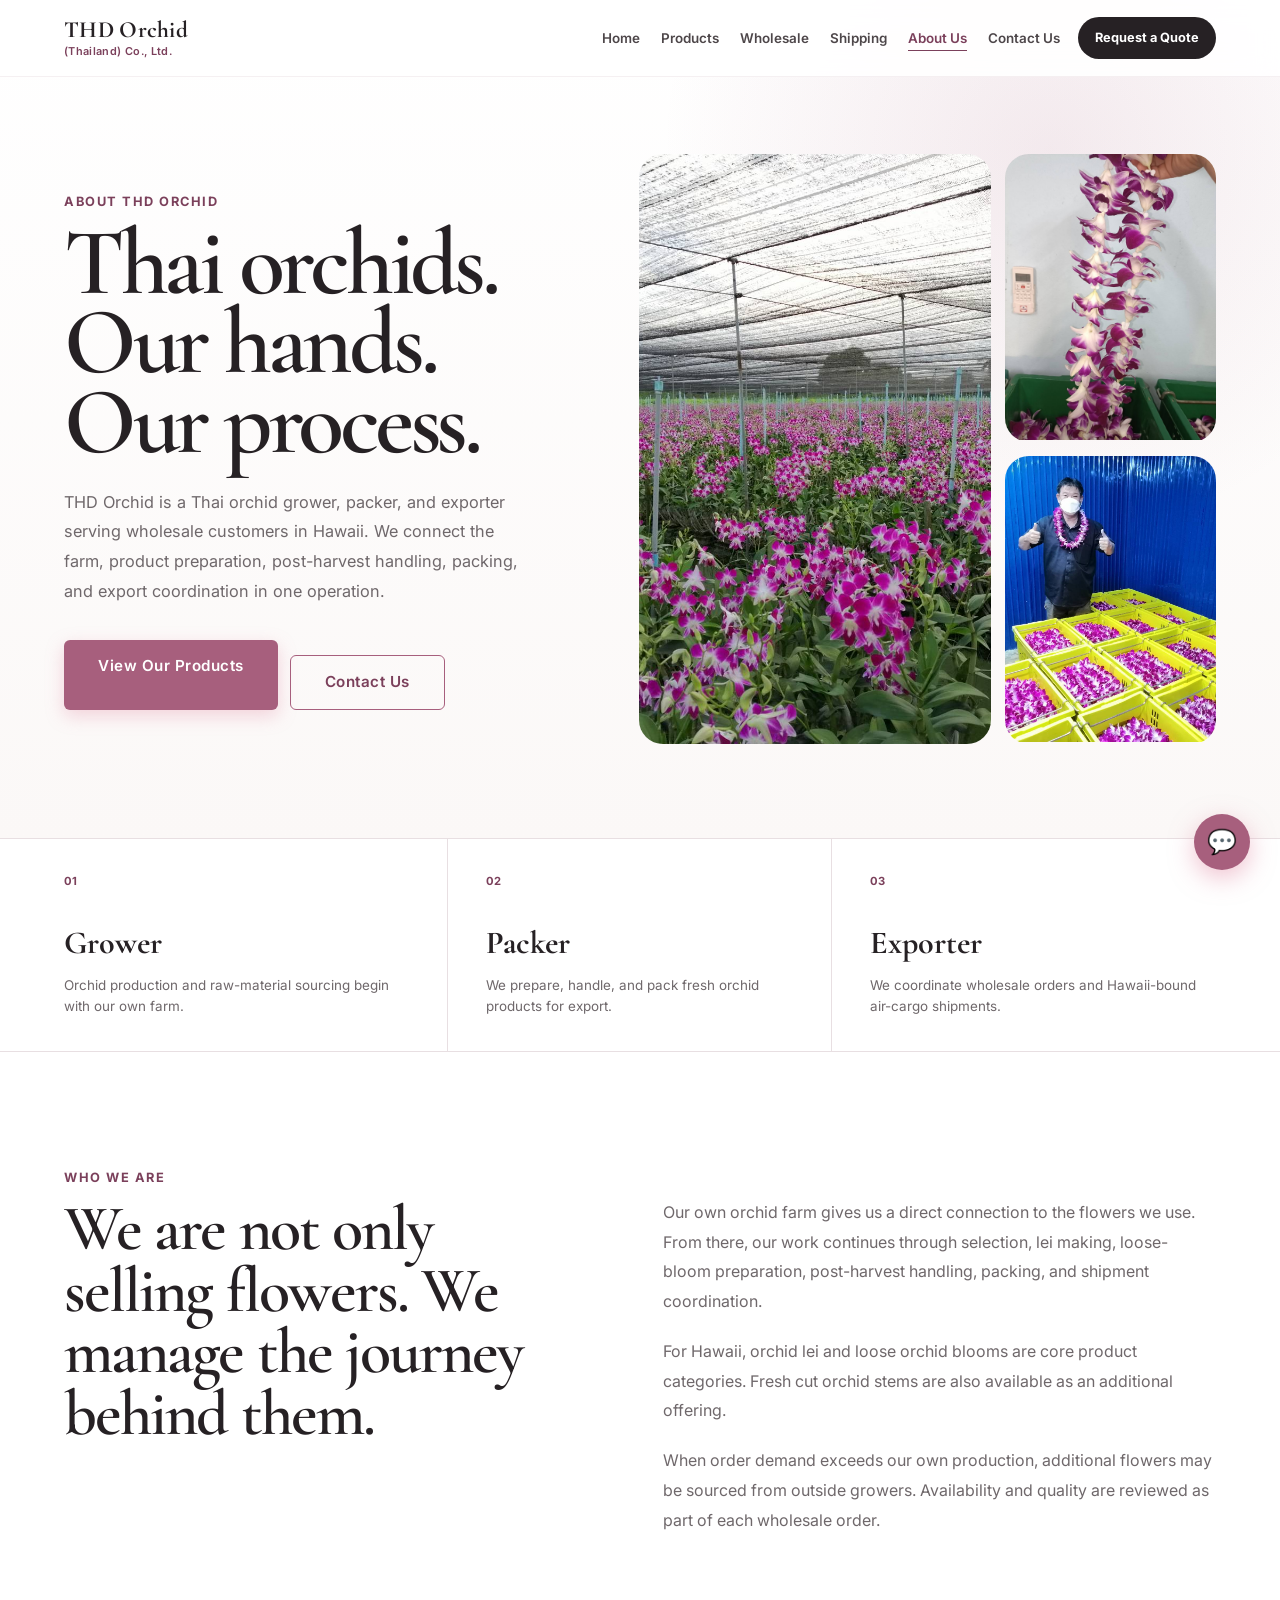
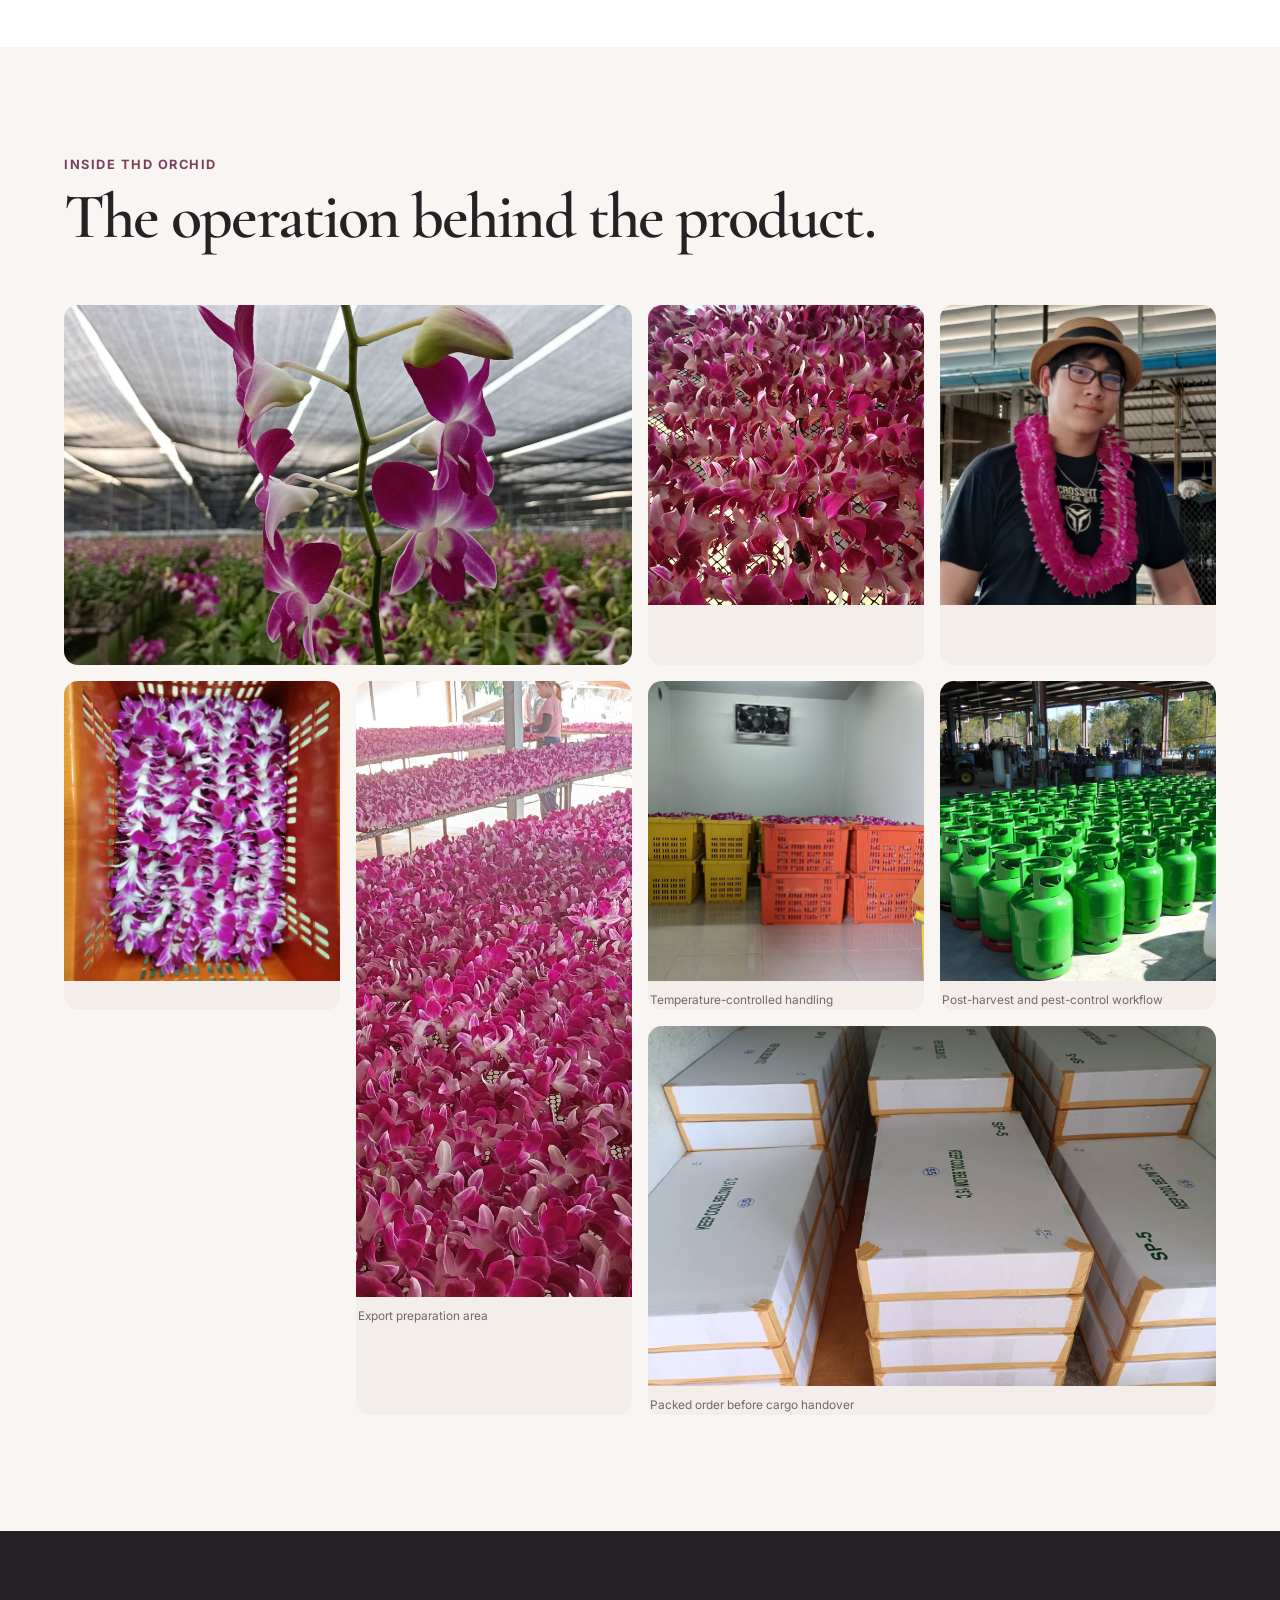
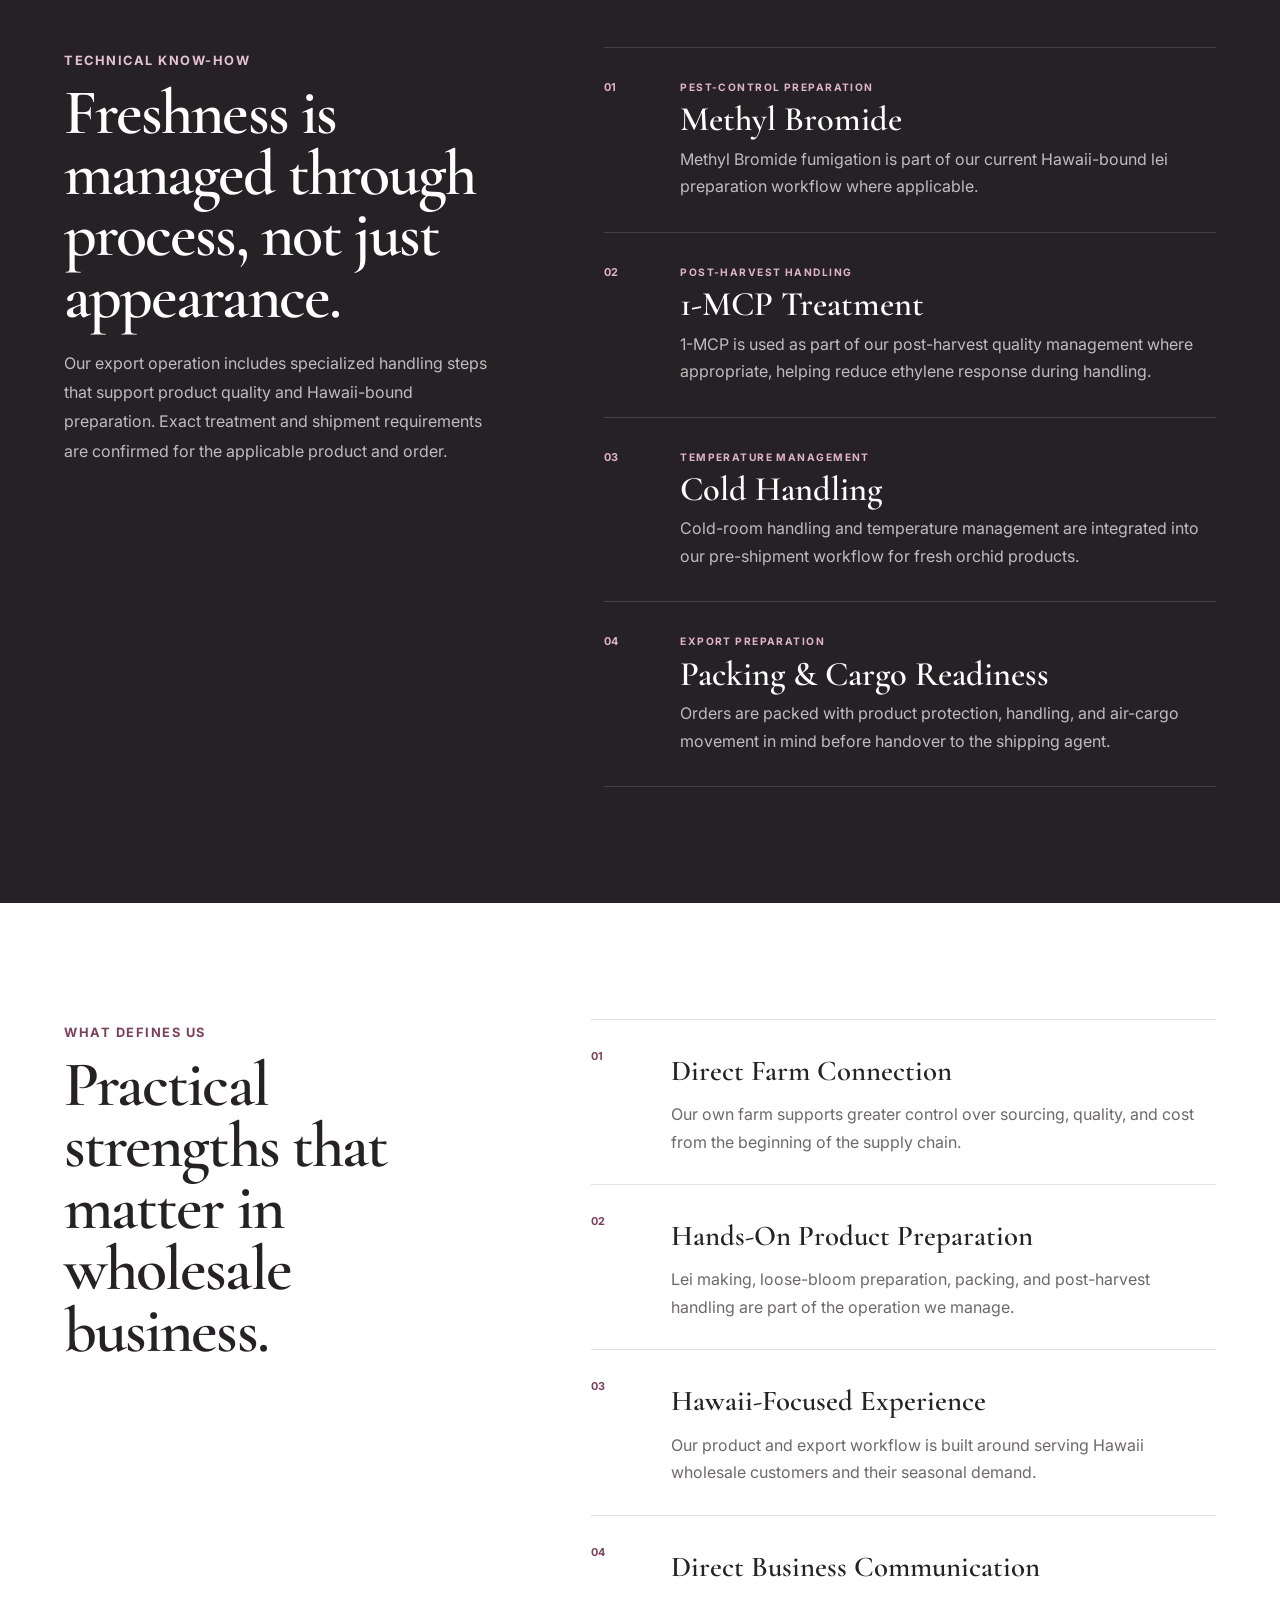
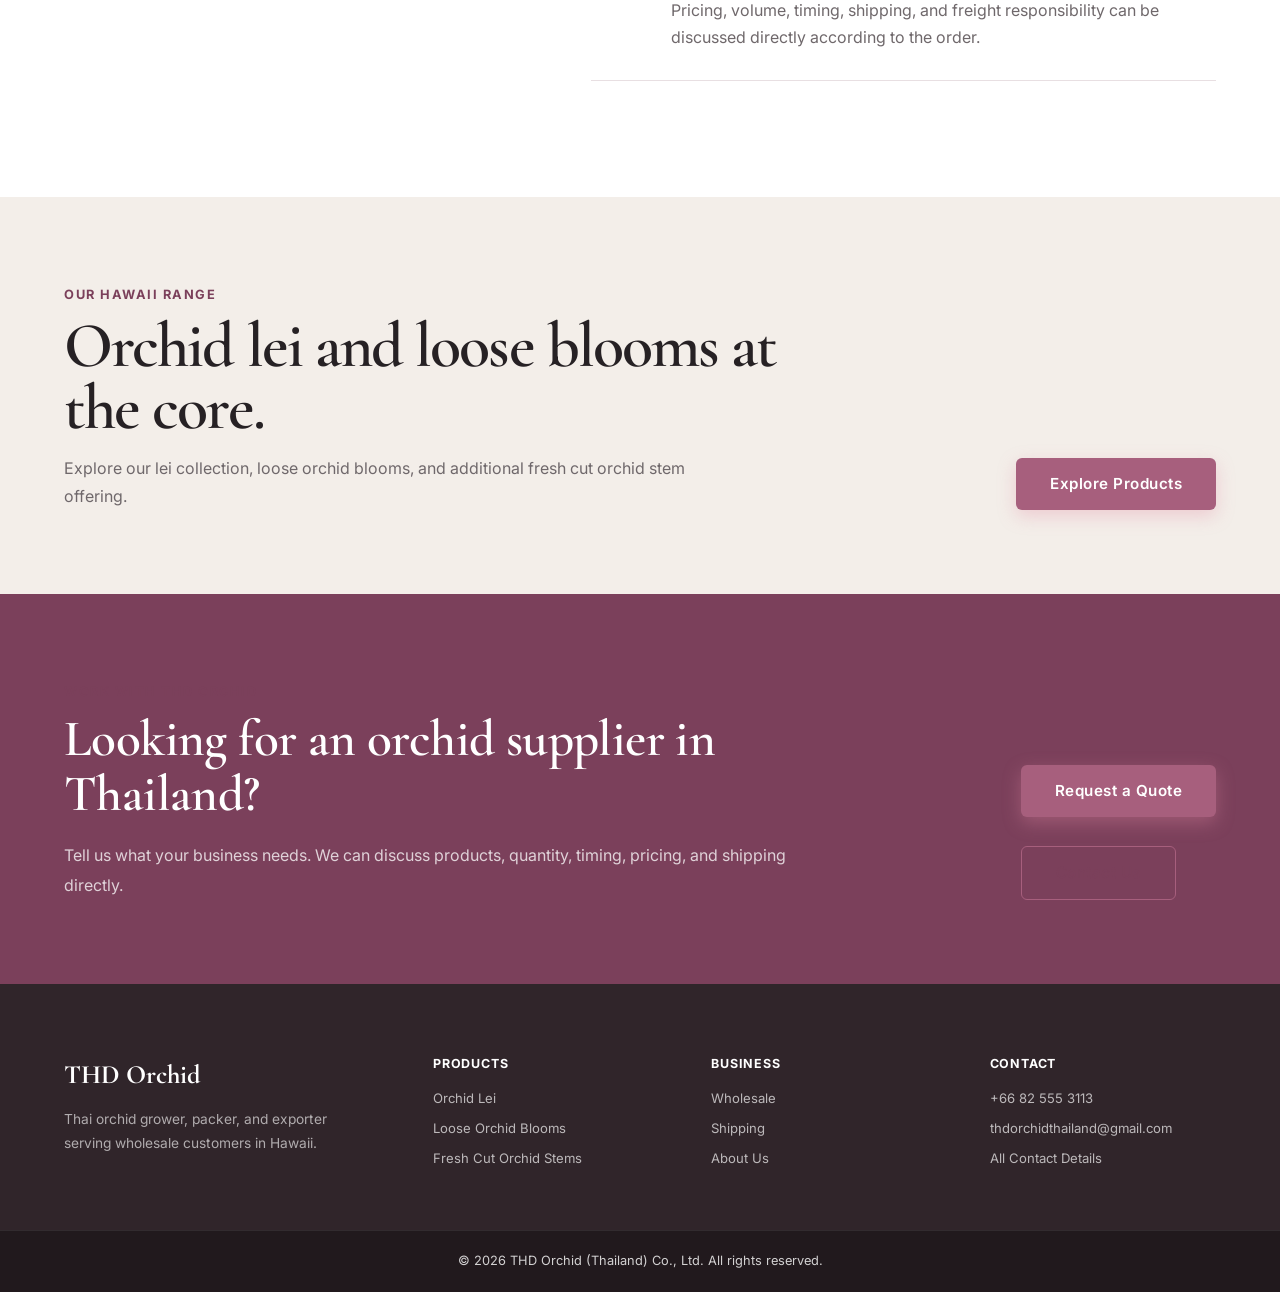
==== commit 8ad24f37: "Add files via upload" ====
--- a/about.html
+++ b/about.html
@@ -177,7 +177,7 @@
 <h2>
        The operation behind the product.
       </h2>
-<p>Each slot below is reserved for a real THD Orchid photo. The label tells us exactly what to add later.</p>
+
 </div>
 <div class="about-gallery-grid">
 <figure class="about-gallery-item about-gallery-wide reveal">
